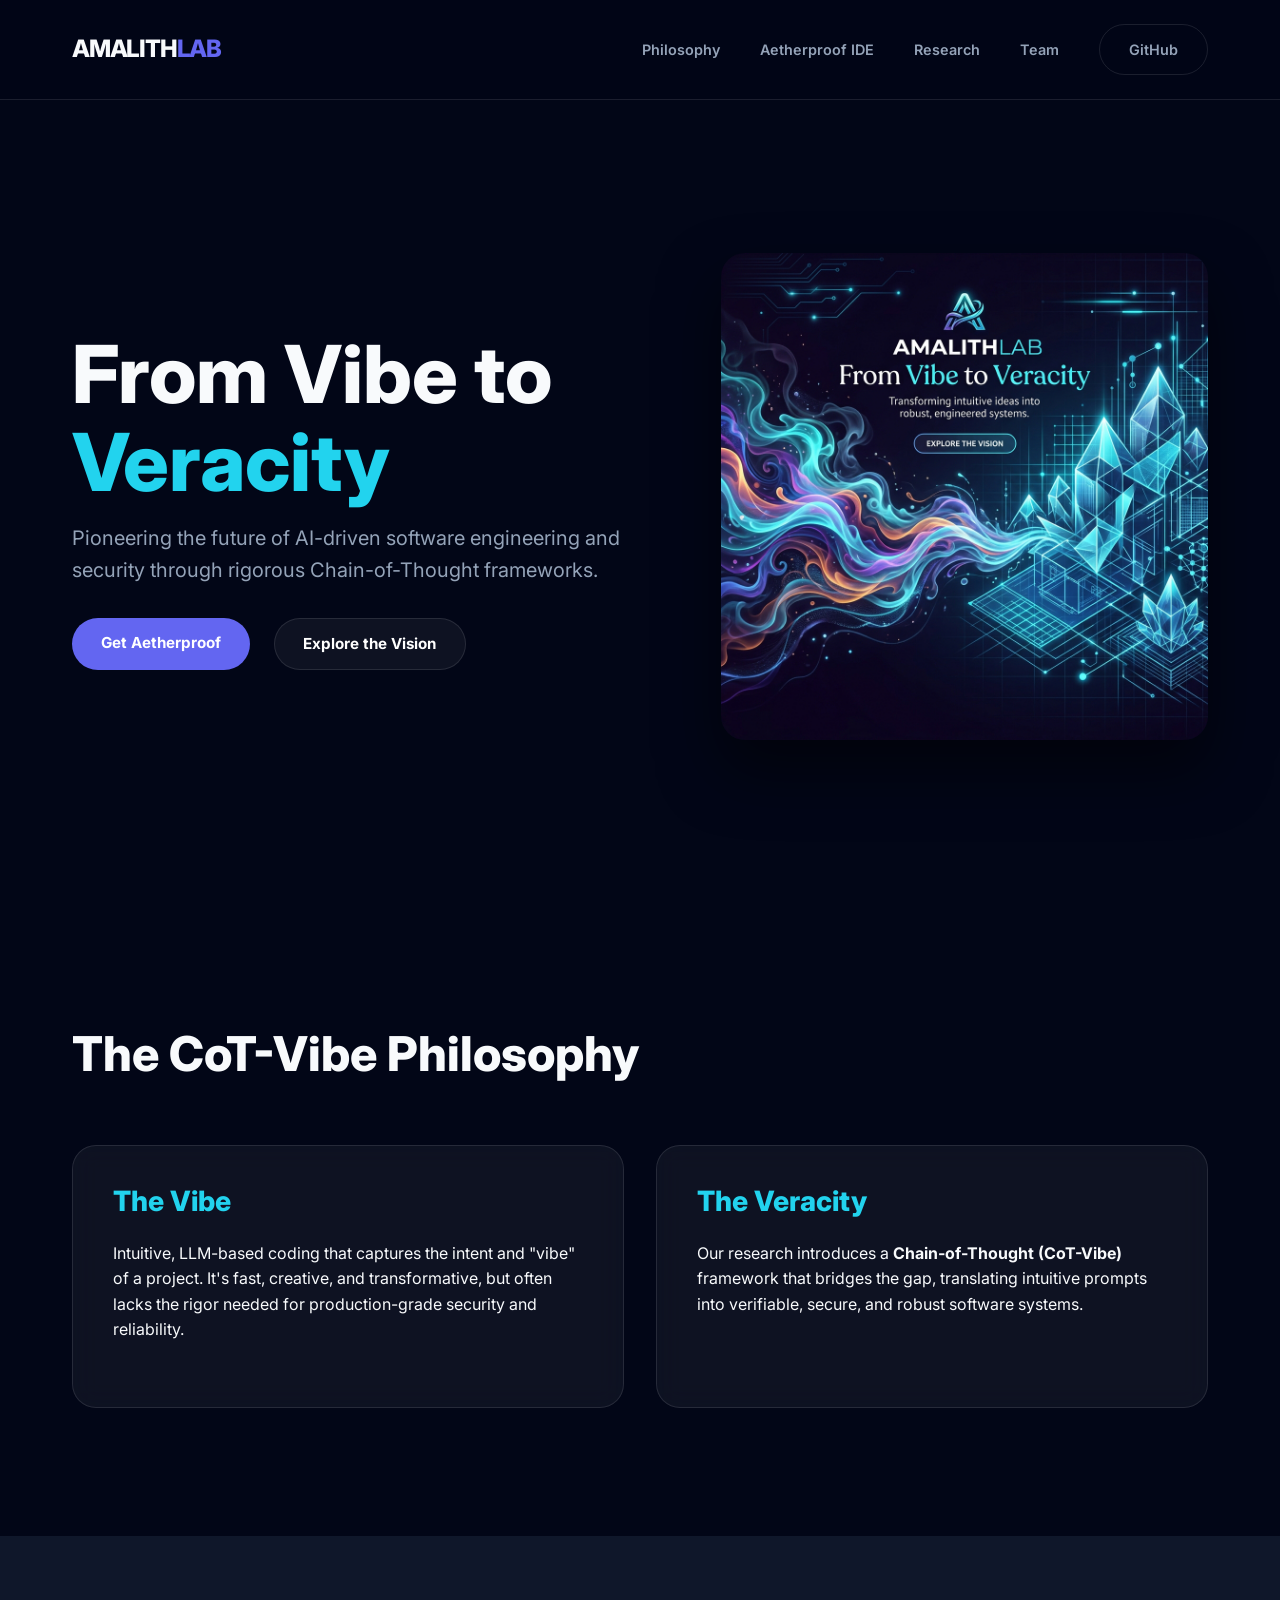
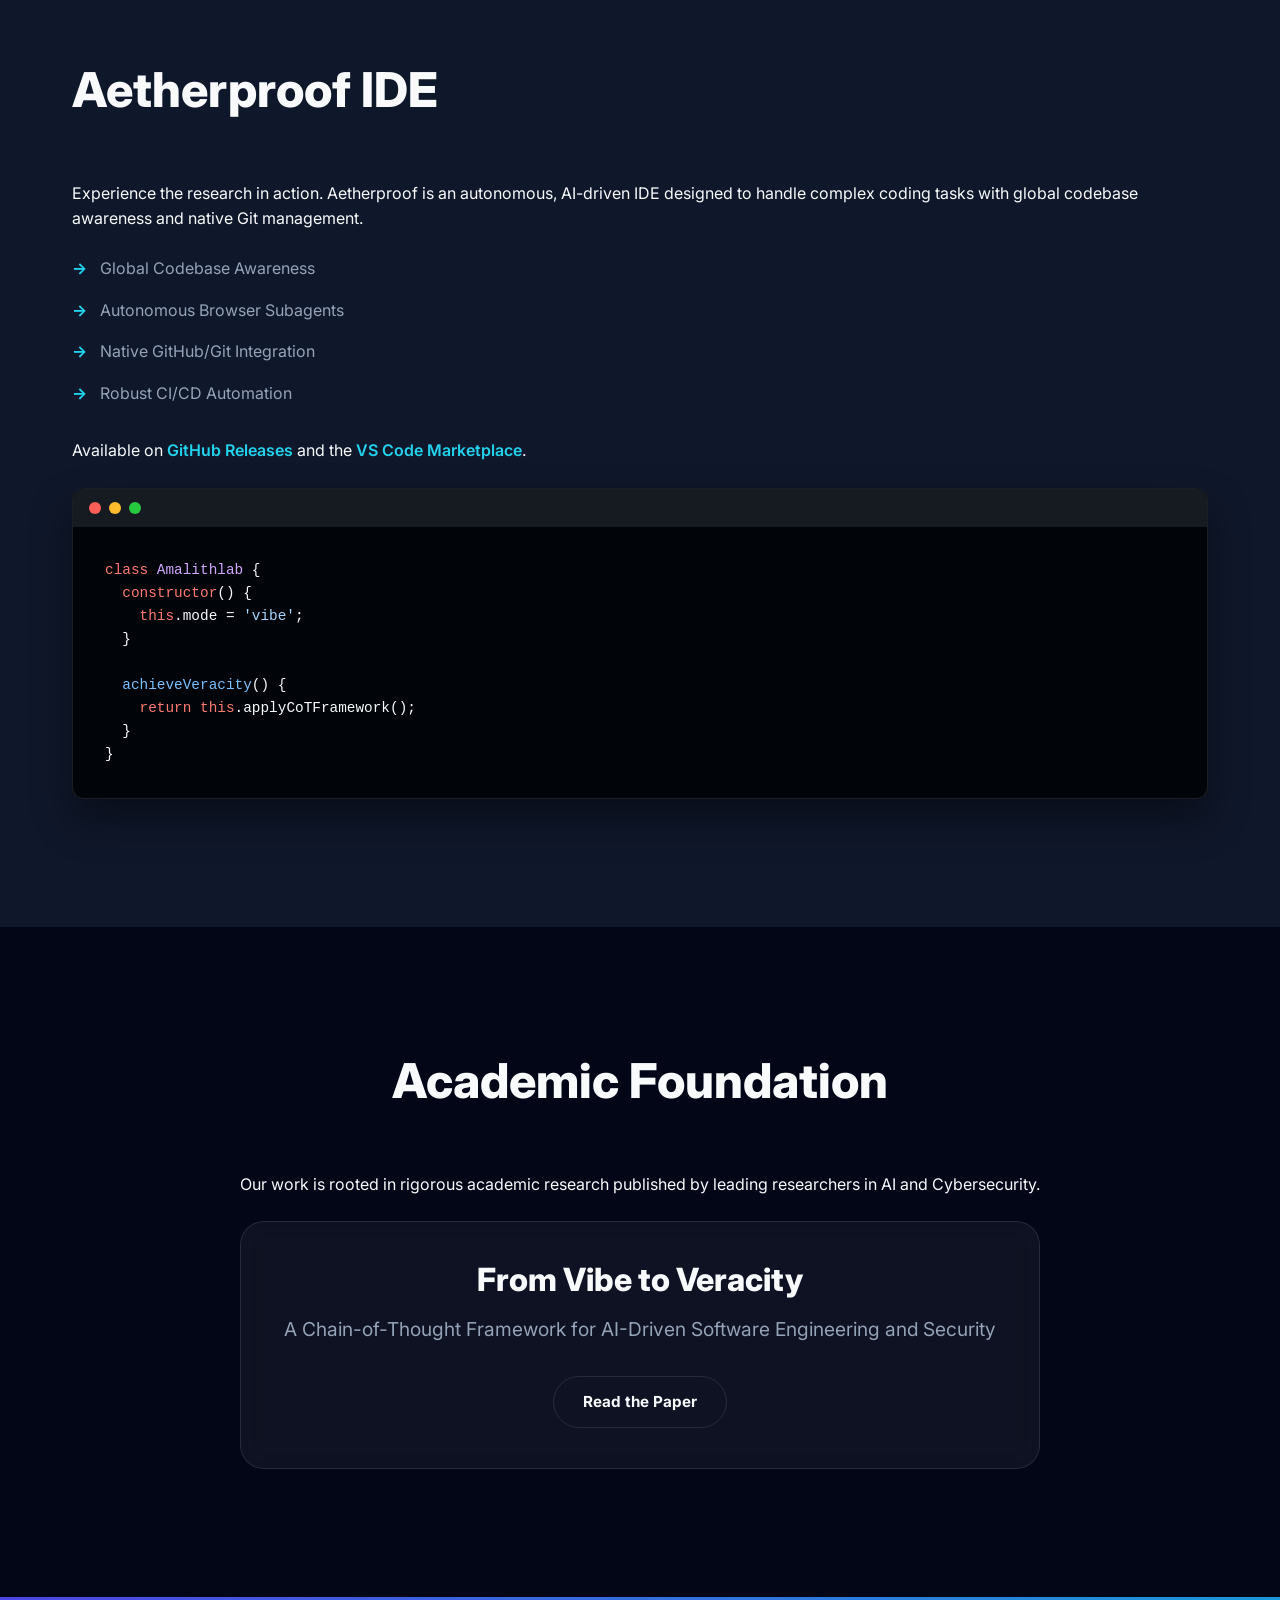
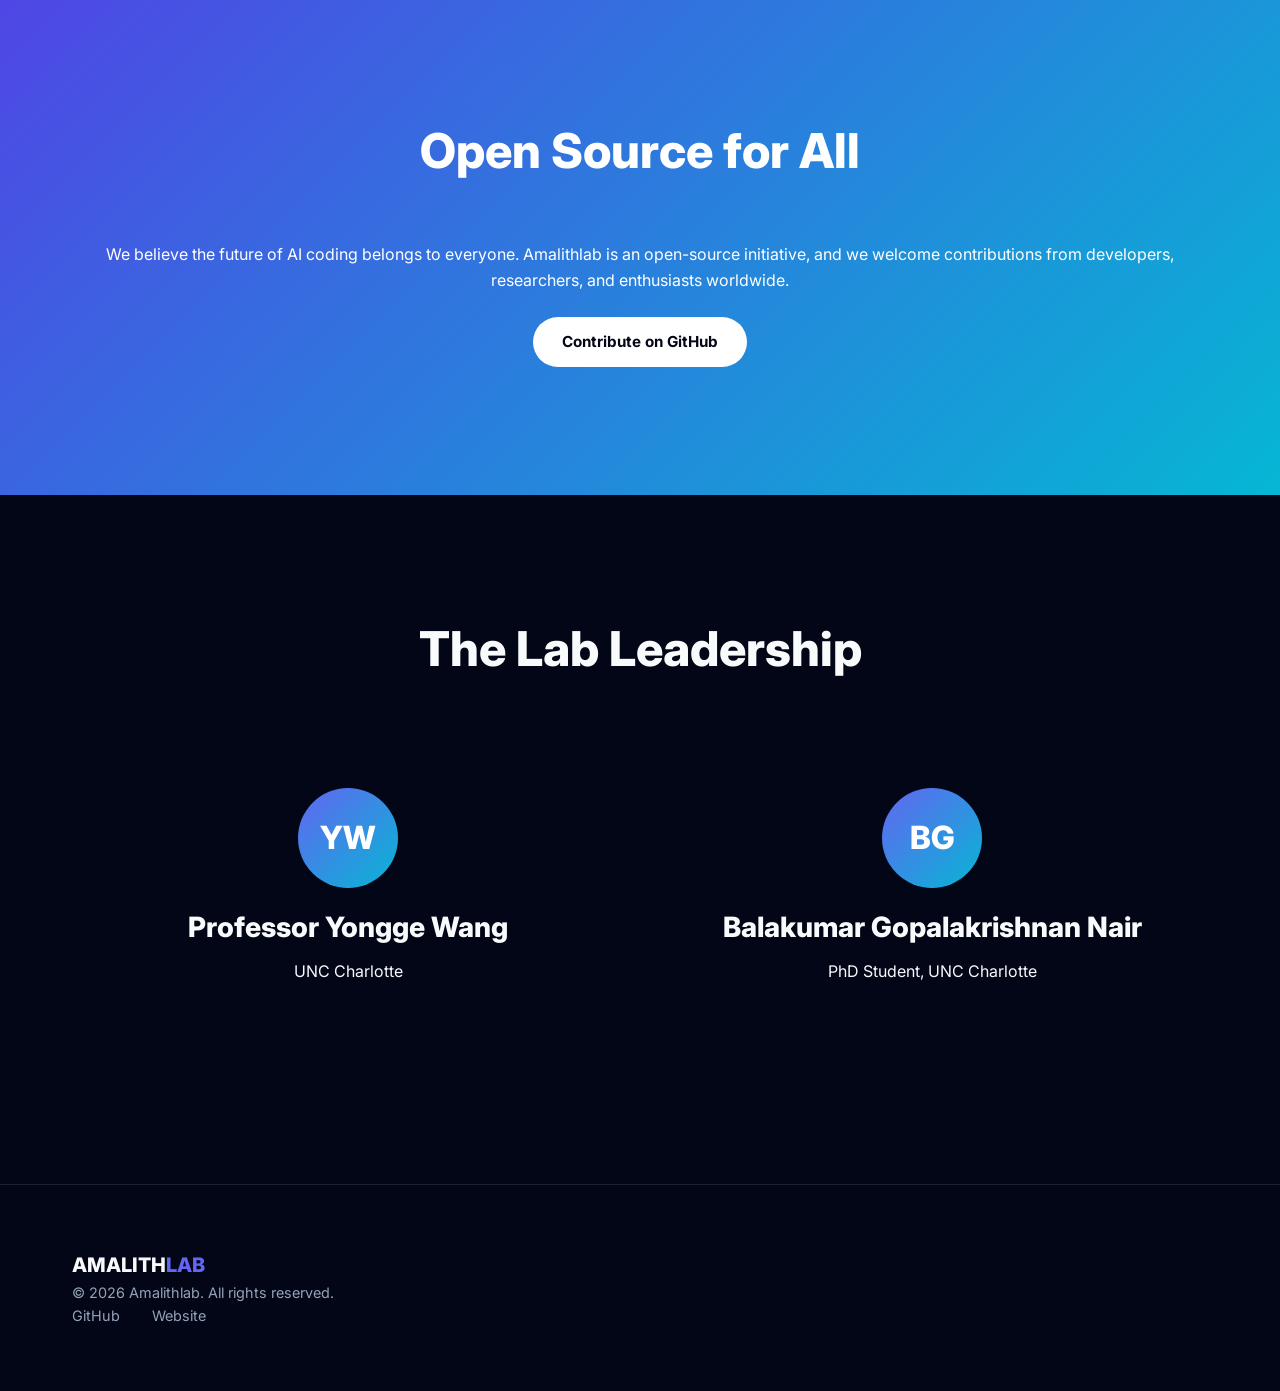
==== index.html @ fa7f5f95 "Initial homepage for Amalithlab: From Vibe to Veracity" ====
<!DOCTYPE html>
<html lang="en">
<head>
    <meta charset="UTF-8">
    <meta name="viewport" content="width=device-width, initial-scale=1.0">
    <title>Amalithlab | From Vibe to Veracity</title>
    <meta name="description" content="Amalithlab focuses on transitioning AI-driven coding from intuitive 'vibes' to rigorous 'veracity' through the CoT-Vibe framework and the Aetherproof IDE.">
    <link rel="stylesheet" href="style.css">
    <link rel="preconnect" href="https://fonts.googleapis.com">
    <link rel="preconnect" href="https://fonts.gstatic.com" crossorigin>
    <link href="https://fonts.googleapis.com/css2?family=Inter:wght@300;400;600;800&family=JetBrains+Mono:wght@400;700&display=swap" rel="stylesheet">
</head>
<body>
    <nav id="navbar">
        <div class="container">
            <div class="logo">AMALITH<span>LAB</span></div>
            <ul class="nav-links">
                <li><a href="#philosophy">Philosophy</a></li>
                <li><a href="#ide">Aetherproof IDE</a></li>
                <li><a href="#research">Research</a></li>
                <li><a href="#team">Team</a></li>
                <li><a href="https://github.com/amalithlab" class="btn btn-outline">GitHub</a></li>
            </ul>
        </div>
    </nav>

    <header id="hero">
        <div class="container hero-content">
            <div class="hero-text animate-up">
                <h1>From Vibe to <span class="accent">Veracity</span></h1>
                <p class="subtitle">Pioneering the future of AI-driven software engineering and security through rigorous Chain-of-Thought frameworks.</p>
                <div class="hero-cta">
                    <a href="https://github.com/amalithlab/aetherproof" class="btn btn-primary">Get Aetherproof</a>
                    <a href="#philosophy" class="btn btn-secondary">Explore the Vision</a>
                </div>
            </div>
            <div class="hero-image animate-fade">
                <img src="assets/hero.png" alt="Amalithlab Vibe to Veracity">
            </div>
        </div>
    </header>

    <section id="philosophy" class="section">
        <div class="container">
            <h2 class="section-title">The CoT-Vibe Philosophy</h2>
            <div class="grid grid-2">
                <div class="card glass animate-left">
                    <h3>The Vibe</h3>
                    <p>Intuitive, LLM-based coding that captures the intent and "vibe" of a project. It's fast, creative, and transformative, but often lacks the rigor needed for production-grade security and reliability.</p>
                </div>
                <div class="card glass animate-right">
                    <h3>The Veracity</h3>
                    <p>Our research introduces a <strong>Chain-of-Thought (CoT-Vibe)</strong> framework that bridges the gap, translating intuitive prompts into verifiable, secure, and robust software systems.</p>
                </div>
            </div>
        </div>
    </section>

    <section id="ide" class="section bg-dark">
        <div class="container">
            <div class="flex-center-vertical grid-2">
                <div class="ide-text animate-left">
                    <h2 class="section-title">Aetherproof IDE</h2>
                    <p>Experience the research in action. Aetherproof is an autonomous, AI-driven IDE designed to handle complex coding tasks with global codebase awareness and native Git management.</p>
                    <ul class="feature-list">
                        <li>Global Codebase Awareness</li>
                        <li>Autonomous Browser Subagents</li>
                        <li>Native GitHub/Git Integration</li>
                        <li>Robust CI/CD Automation</li>
                    </ul>
                    <div class="release-info">
                        <p>Available on <a href="https://github.com/amalithlab/aetherproof" class="link">GitHub Releases</a> and the <a href="#" class="link">VS Code Marketplace</a>.</p>
                    </div>
                </div>
                <div class="ide-preview animate-right">
                    <div class="code-window">
                        <div class="window-header">
                            <span class="dot red"></span>
                            <span class="dot yellow"></span>
                            <span class="dot green"></span>
                        </div>
                        <div class="window-content">
                            <pre><code><span class="keyword">class</span> <span class="class">Amalithlab</span> {
  <span class="keyword">constructor</span>() {
    <span class="keyword">this</span>.mode = <span class="string">'vibe'</span>;
  }

  <span class="function">achieveVeracity</span>() {
    <span class="keyword">return</span> <span class="keyword">this</span>.applyCoTFramework();
  }
}</code></pre>
                        </div>
                    </div>
                </div>
            </div>
        </div>
    </section>

    <section id="research" class="section">
        <div class="container text-center">
            <h2 class="section-title">Academic Foundation</h2>
            <p class="max-width-md mx-auto">Our work is rooted in rigorous academic research published by leading researchers in AI and Cybersecurity.</p>
            <div class="paper-card glass animate-up">
                <h3>From Vibe to Veracity</h3>
                <p>A Chain-of-Thought Framework for AI-Driven Software Engineering and Security</p>
                <a href="https://webpages.charlotte.edu/yonwang/papers/vibeCoding.pdf" class="btn btn-outline" target="_blank">Read the Paper</a>
            </div>
        </div>
    </section>

    <section id="open-source" class="section bg-gradient">
        <div class="container text-center">
            <h2 class="section-title text-white">Open Source for All</h2>
            <p class="text-white max-width-md mx-auto mb-4">We believe the future of AI coding belongs to everyone. Amalithlab is an open-source initiative, and we welcome contributions from developers, researchers, and enthusiasts worldwide.</p>
            <a href="https://github.com/amalithlab" class="btn btn-white">Contribute on GitHub</a>
        </div>
    </section>

    <section id="team" class="section">
        <div class="container">
            <h2 class="section-title text-center">The Lab Leadership</h2>
            <div class="grid grid-2 team-grid">
                <div class="team-card animate-up">
                    <div class="avatar">YW</div>
                    <h3>Professor Yongge Wang</h3>
                    <p>UNC Charlotte</p>
                </div>
                <div class="team-card animate-up" style="animation-delay: 0.2s;">
                    <div class="avatar">BG</div>
                    <h3>Balakumar Gopalakrishnan Nair</h3>
                    <p>PhD Student, UNC Charlotte</p>
                </div>
            </div>
        </div>
    </section>

    <footer id="footer">
        <div class="container flex-between">
            <div class="footer-logo">AMALITH<span>LAB</span></div>
            <div class="footer-copy">&copy; 2026 Amalithlab. All rights reserved.</div>
            <div class="footer-social">
                <a href="https://github.com/amalithlab">GitHub</a>
                <a href="https://webpages.charlotte.edu/yonwang/">Website</a>
            </div>
        </div>
    </footer>

    <script src="script.js"></script>
</body>
</html>
---- style.css ----
:root {
    --primary: #6366f1;
    --primary-dark: #4f46e5;
    --secondary: #06b6d4;
    --accent: #22d3ee;
    --bg-dark: #0f172a;
    --bg-darker: #020617;
    --text-main: #f8fafc;
    --text-muted: #94a3b8;
    --glass: rgba(255, 255, 255, 0.05);
    --glass-border: rgba(255, 255, 255, 0.1);
    --font-sans: 'Inter', system-ui, -apple-system, sans-serif;
    --font-mono: 'JetBrains Mono', monospace;
    --transition: all 0.3s cubic-bezier(0.4, 0, 0.2, 1);
}

* {
    margin: 0;
    padding: 0;
    box-sizing: border-box;
}

html {
    scroll-behavior: smooth;
}

body {
    background-color: var(--bg-darker);
    color: var(--text-main);
    font-family: var(--font-sans);
    line-height: 1.6;
    overflow-x: hidden;
}

.container {
    max-width: 1200px;
    margin: 0 auto;
    padding: 0 2rem;
}

/* Typography */
h1, h2, h3 {
    font-weight: 800;
    line-height: 1.1;
    margin-bottom: 1rem;
}

h1 { font-size: clamp(3rem, 8vw, 5rem); }
h2 { font-size: clamp(2rem, 5vw, 3rem); }
h3 { font-size: 1.75rem; }

p { margin-bottom: 1.5rem; }
.subtitle { font-size: 1.25rem; color: var(--text-muted); max-width: 600px; }
.accent { color: var(--accent); }
.text-white { color: white; }
.text-center { text-align: center; }

/* Navigation */
#navbar {
    position: fixed;
    top: 0;
    width: 100%;
    z-index: 1000;
    padding: 1.5rem 0;
    background: rgba(2, 6, 23, 0.8);
    backdrop-filter: blur(10px);
    border-bottom: 1px solid var(--glass-border);
}

#navbar .container {
    display: flex;
    justify-content: space-between;
    align-items: center;
}

.logo {
    font-size: 1.5rem;
    font-weight: 800;
    letter-spacing: -0.05em;
}

.logo span { color: var(--primary); }

.nav-links {
    display: flex;
    list-style: none;
    gap: 2.5rem;
    align-items: center;
}

.nav-links a {
    text-decoration: none;
    color: var(--text-muted);
    font-weight: 600;
    font-size: 0.9rem;
    transition: var(--transition);
}

.nav-links a:hover { color: var(--text-main); }

/* Buttons */
.btn {
    display: inline-block;
    padding: 0.8rem 1.8rem;
    border-radius: 50px;
    font-weight: 700;
    text-decoration: none;
    transition: var(--transition);
    cursor: pointer;
    font-size: 0.95rem;
}

.btn-primary {
    background: var(--primary);
    color: white;
}

.btn-primary:hover {
    background: var(--primary-dark);
    transform: translateY(-2px);
    box-shadow: 0 10px 20px rgba(99, 102, 241, 0.3);
}

.btn-secondary {
    background: var(--glass);
    color: white;
    border: 1px solid var(--glass-border);
}

.btn-secondary:hover { background: rgba(255, 255, 255, 0.1); }

.btn-outline {
    border: 1px solid var(--glass-border);
    color: var(--text-main);
}

.btn-outline:hover { background: var(--glass); }

.btn-white {
    background: white;
    color: var(--bg-darker);
}

.btn-white:hover {
    background: #f8fafc;
    transform: translateY(-2px);
}

/* Sections */
.section { padding: 8rem 0; }
.bg-dark { background-color: var(--bg-dark); }
.bg-gradient { background: linear-gradient(135deg, var(--primary-dark), var(--secondary)); }

.section-title {
    margin-bottom: 4rem;
    position: relative;
}

/* Hero Section */
#hero {
    min-height: 100vh;
    display: flex;
    align-items: center;
    padding-top: 100px;
}

.hero-content {
    display: grid;
    grid-template-columns: 1.2fr 1fr;
    gap: 4rem;
    align-items: center;
}

.hero-cta {
    display: flex;
    gap: 1.5rem;
    margin-top: 2rem;
}

.hero-image img {
    width: 100%;
    border-radius: 24px;
    box-shadow: 0 30px 60px rgba(0, 0, 0, 0.5);
}

/* Grid & Cards */
.grid { display: grid; gap: 2rem; }
.grid-2 { grid-template-columns: repeat(2, 1fr); }

.glass {
    background: var(--glass);
    backdrop-filter: blur(12px);
    border: 1px solid var(--glass-border);
    border-radius: 24px;
    padding: 2.5rem;
}

.card h3 { margin-bottom: 1.5rem; color: var(--accent); }

/* IDE Section */
.feature-list {
    list-style: none;
    margin-bottom: 2rem;
}

.feature-list li {
    margin-bottom: 1rem;
    display: flex;
    align-items: center;
    gap: 0.8rem;
    color: var(--text-muted);
}

.feature-list li::before {
    content: '→';
    color: var(--accent);
    font-weight: bold;
}

.link {
    color: var(--accent);
    text-decoration: none;
    font-weight: 600;
}

.link:hover { text-decoration: underline; }

.code-window {
    background: #010409;
    border: 1px solid var(--glass-border);
    border-radius: 12px;
    overflow: hidden;
    box-shadow: 0 20px 40px rgba(0,0,0,0.4);
}

.window-header {
    background: #161b22;
    padding: 0.8rem 1rem;
    display: flex;
    gap: 0.5rem;
}

.dot { width: 12px; height: 12px; border-radius: 50%; }
.red { background: #ff5f56; }
.yellow { background: #ffbd2e; }
.green { background: #27c93f; }

.window-content {
    padding: 2rem;
    font-family: var(--font-mono);
    font-size: 0.9rem;
}

.keyword { color: #ff7b72; }
.class { color: #d2a8ff; }
.string { color: #a5d6ff; }
.function { color: #79c0ff; }

/* Research Section */
.paper-card {
    max-width: 800px;
    margin: 0 auto;
    text-align: center;
}

.paper-card h3 { font-size: 2rem; margin-bottom: 1rem; }
.paper-card p { font-size: 1.2rem; color: var(--text-muted); margin-bottom: 2rem; }

/* Team Section */
.team-grid { margin-top: 2rem; }
.team-card {
    text-align: center;
    padding: 3rem;
}

.avatar {
    width: 100px;
    height: 100px;
    background: linear-gradient(135deg, var(--primary), var(--secondary));
    border-radius: 50%;
    margin: 0 auto 1.5rem;
    display: flex;
    align-items: center;
    justify-content: center;
    font-size: 2rem;
    font-weight: 800;
    color: white;
}

/* Footer */
#footer {
    padding: 4rem 0;
    border-top: 1px solid var(--glass-border);
    background: var(--bg-darker);
}

.footer-logo { font-size: 1.25rem; font-weight: 800; }
.footer-logo span { color: var(--primary); }
.footer-copy { color: var(--text-muted); font-size: 0.9rem; }
.footer-social { display: flex; gap: 2rem; }
.footer-social a { color: var(--text-muted); text-decoration: none; font-size: 0.9rem; transition: var(--transition); }
.footer-social a:hover { color: var(--text-main); }

/* Animations */
.animate-up { opacity: 0; transform: translateY(30px); }
.animate-left { opacity: 0; transform: translateX(-30px); }
.animate-right { opacity: 0; transform: translateX(30px); }
.animate-fade { opacity: 0; }

.reveal {
    opacity: 1;
    transform: none;
    transition: all 1s cubic-bezier(0.4, 0, 0.2, 1);
}

/* Responsive */
@media (max-width: 968px) {
    .hero-content { grid-template-columns: 1fr; text-align: center; }
    .hero-text { order: 2; }
    .hero-image { order: 1; }
    .hero-cta { justify-content: center; }
    .grid-2 { grid-template-columns: 1fr; }
    .nav-links { display: none; }
}
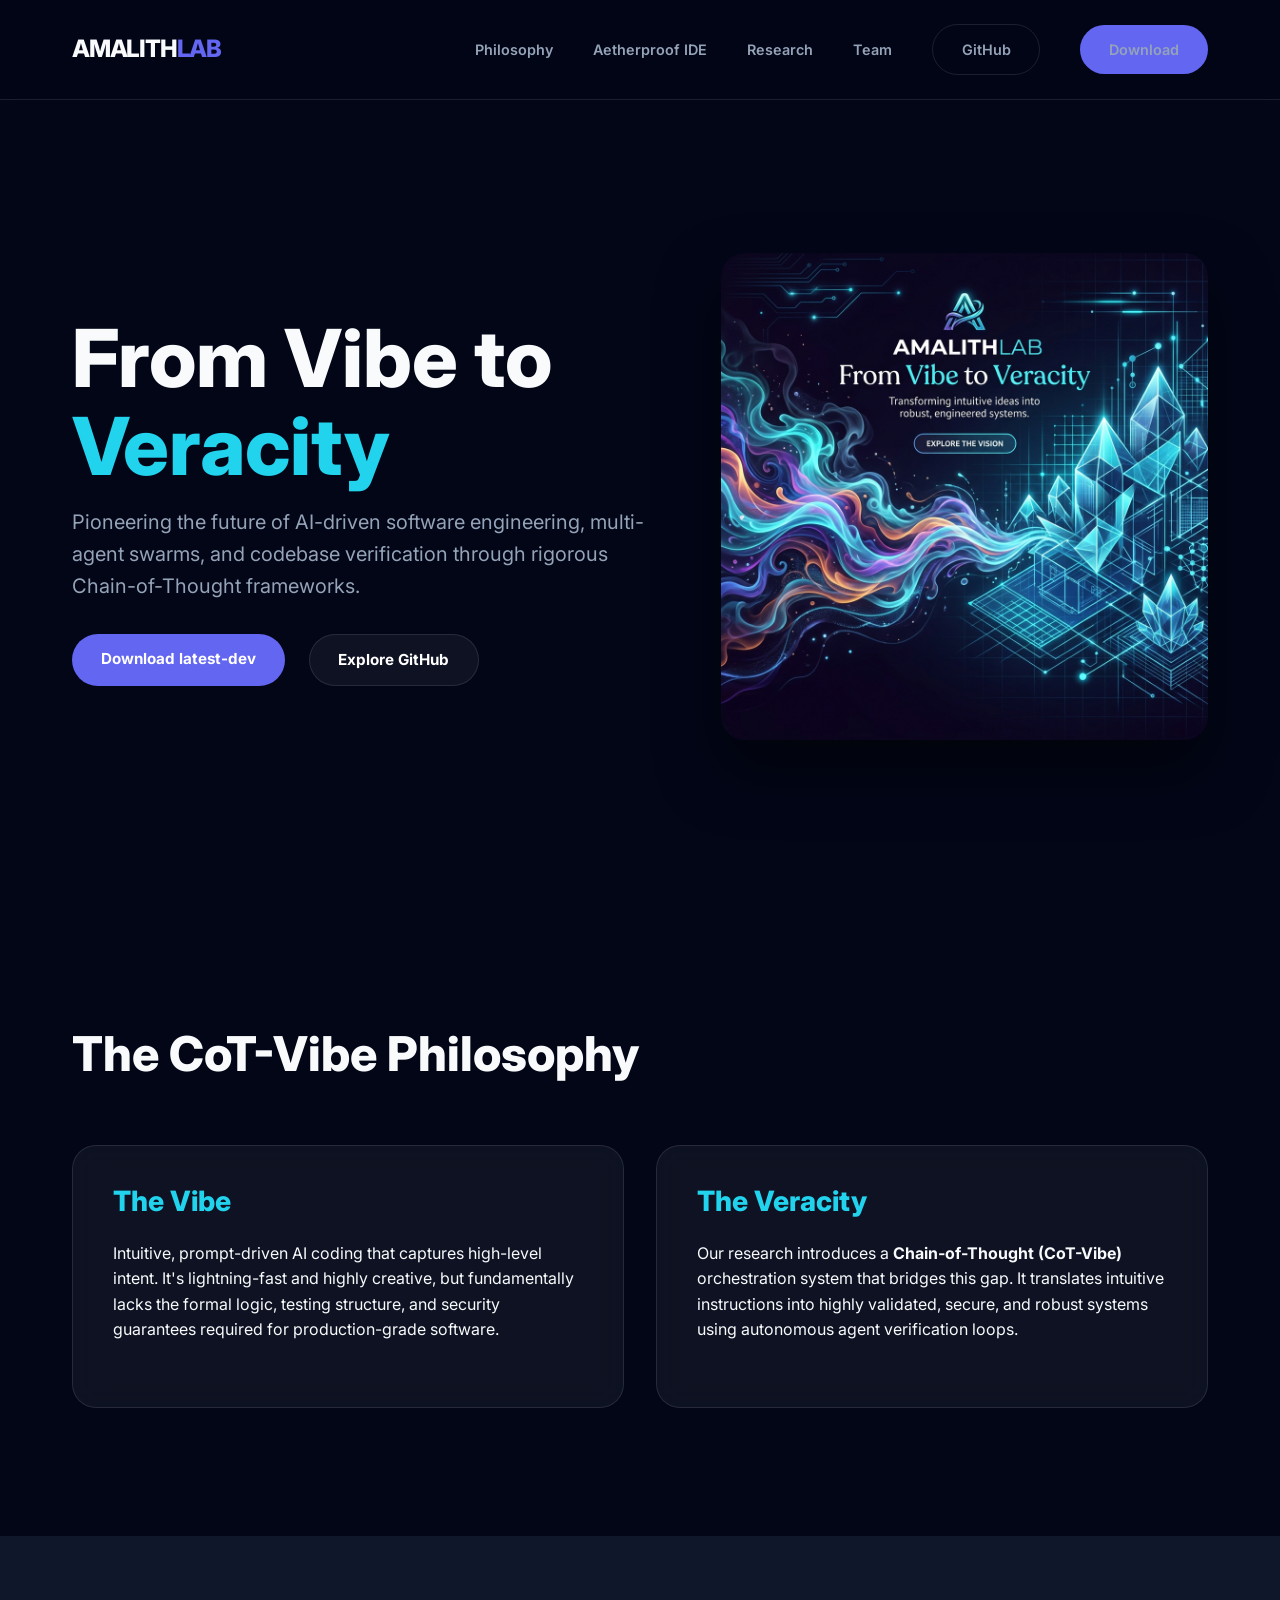
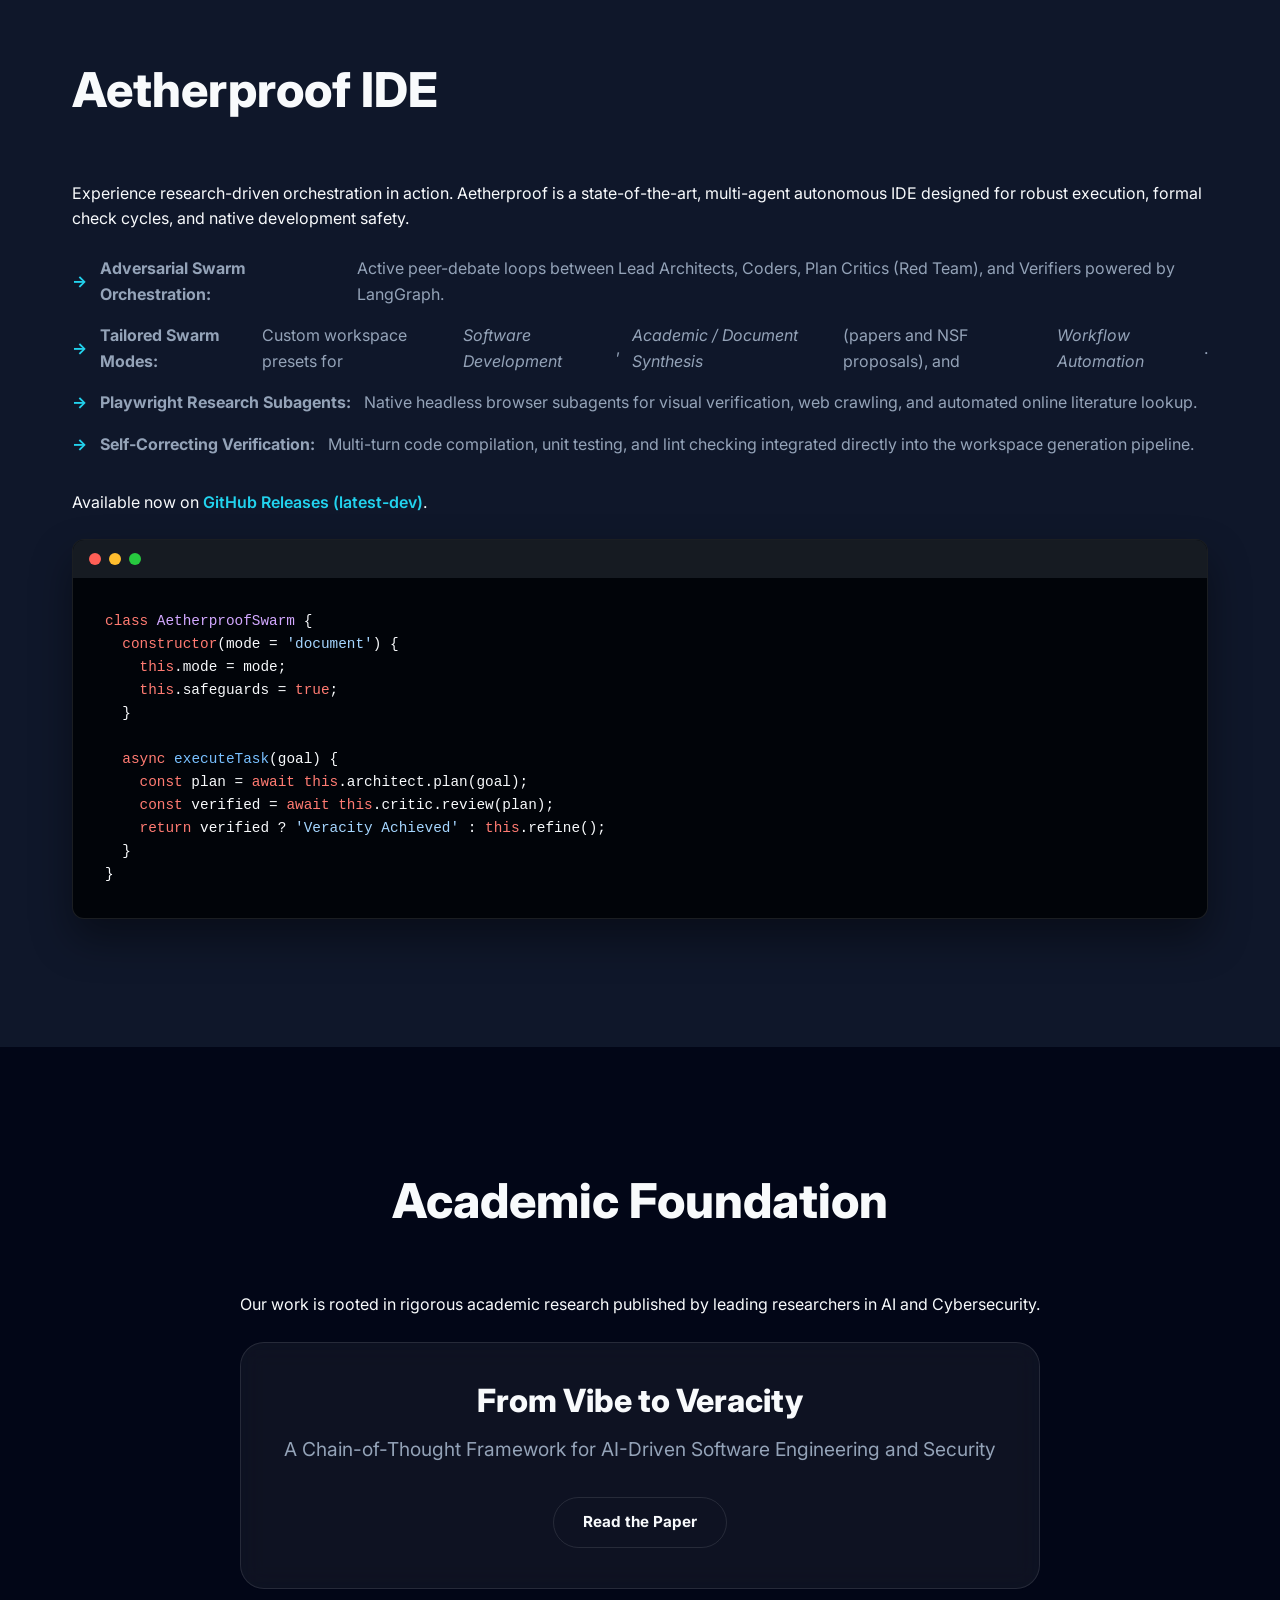
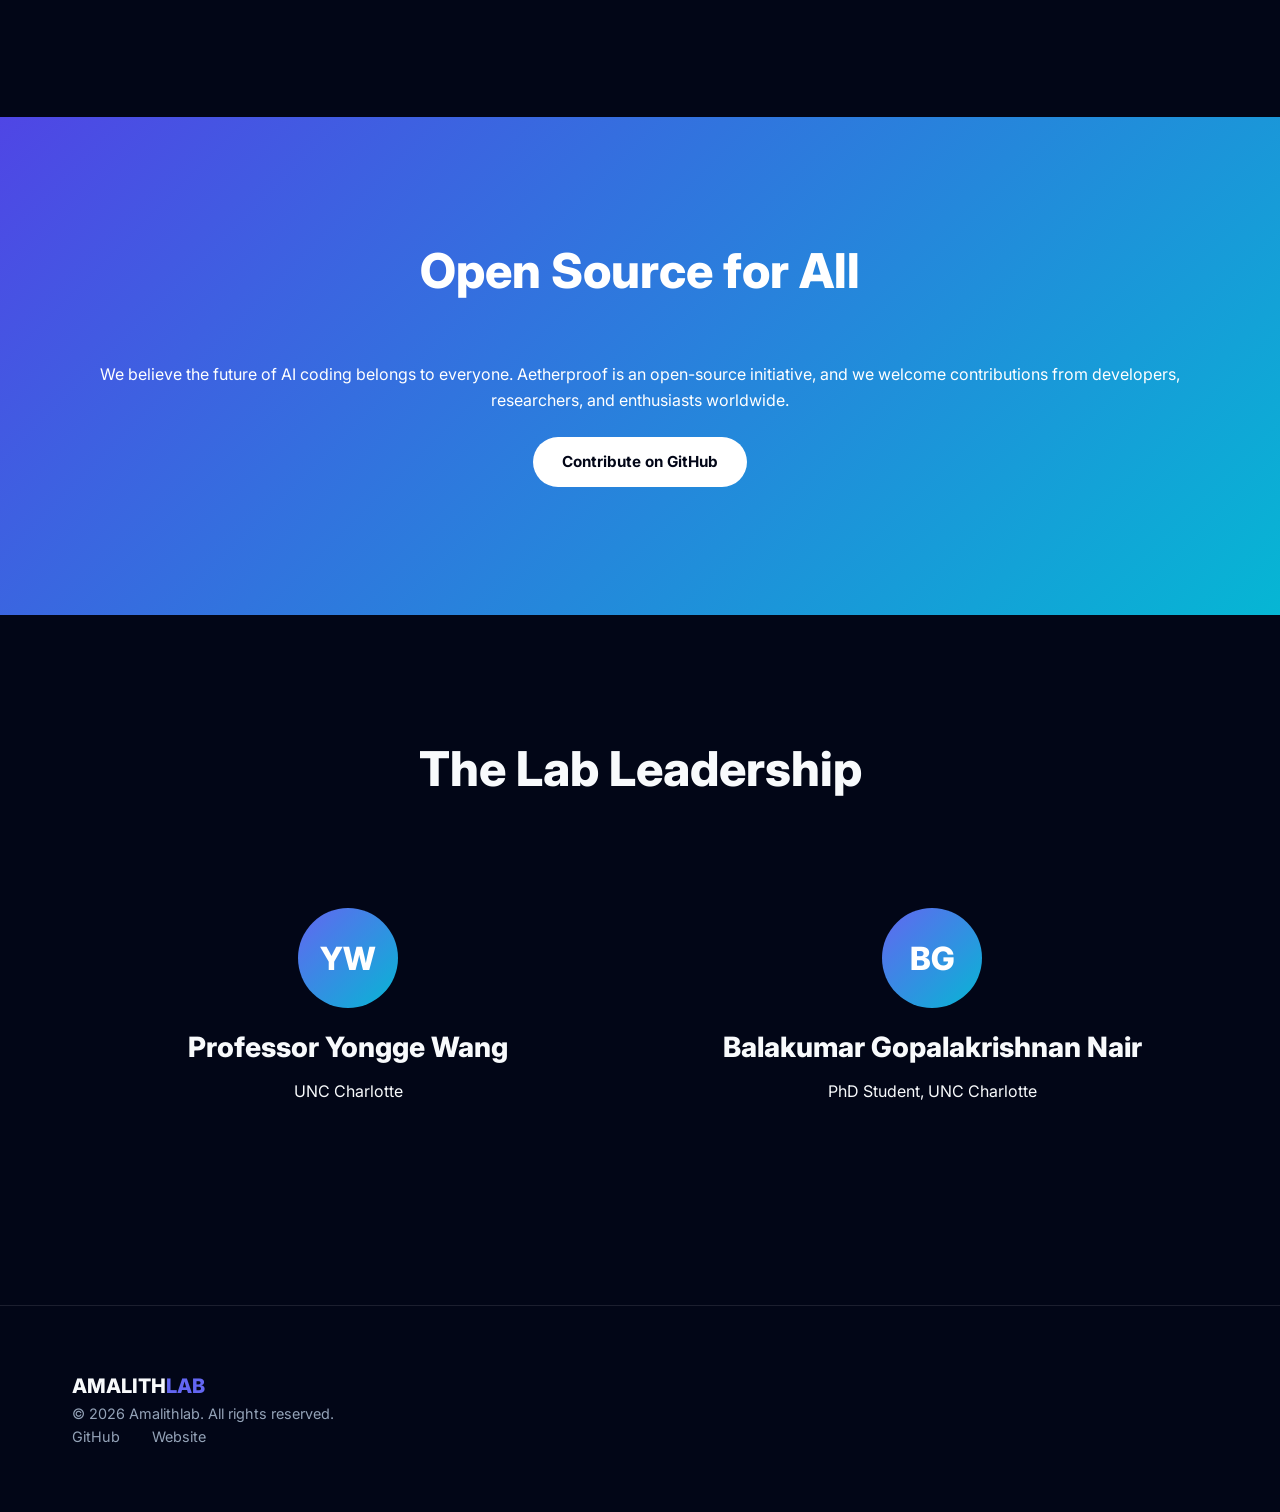
==== commit d4bf27fc: "update: expand features and correct releases download links" ====
--- a/index.html
+++ b/index.html
@@ -19,7 +19,8 @@
                 <li><a href="#ide">Aetherproof IDE</a></li>
                 <li><a href="#research">Research</a></li>
                 <li><a href="#team">Team</a></li>
-                <li><a href="https://github.com/amalithlab" class="btn btn-outline">GitHub</a></li>
+                <li><a href="https://github.com/amalithlab/aetherproof" class="btn btn-outline">GitHub</a></li>
+                <li><a href="https://github.com/amalithlab/aetherproof/releases/tag/latest-dev" class="btn btn-primary">Download</a></li>
             </ul>
         </div>
     </nav>
@@ -28,10 +29,10 @@
         <div class="container hero-content">
             <div class="hero-text animate-up">
                 <h1>From Vibe to <span class="accent">Veracity</span></h1>
-                <p class="subtitle">Pioneering the future of AI-driven software engineering and security through rigorous Chain-of-Thought frameworks.</p>
+                <p class="subtitle">Pioneering the future of AI-driven software engineering, multi-agent swarms, and codebase verification through rigorous Chain-of-Thought frameworks.</p>
                 <div class="hero-cta">
-                    <a href="https://github.com/amalithlab/aetherproof" class="btn btn-primary">Get Aetherproof</a>
-                    <a href="#philosophy" class="btn btn-secondary">Explore the Vision</a>
+                    <a href="https://github.com/amalithlab/aetherproof/releases/tag/latest-dev" class="btn btn-primary">Download latest-dev</a>
+                    <a href="https://github.com/amalithlab/aetherproof" class="btn btn-secondary">Explore GitHub</a>
                 </div>
             </div>
             <div class="hero-image animate-fade">
@@ -46,11 +47,11 @@
             <div class="grid grid-2">
                 <div class="card glass animate-left">
                     <h3>The Vibe</h3>
-                    <p>Intuitive, LLM-based coding that captures the intent and "vibe" of a project. It's fast, creative, and transformative, but often lacks the rigor needed for production-grade security and reliability.</p>
+                    <p>Intuitive, prompt-driven AI coding that captures high-level intent. It's lightning-fast and highly creative, but fundamentally lacks the formal logic, testing structure, and security guarantees required for production-grade software.</p>
                 </div>
                 <div class="card glass animate-right">
                     <h3>The Veracity</h3>
-                    <p>Our research introduces a <strong>Chain-of-Thought (CoT-Vibe)</strong> framework that bridges the gap, translating intuitive prompts into verifiable, secure, and robust software systems.</p>
+                    <p>Our research introduces a <strong>Chain-of-Thought (CoT-Vibe)</strong> orchestration system that bridges this gap. It translates intuitive instructions into highly validated, secure, and robust systems using autonomous agent verification loops.</p>
                 </div>
             </div>
         </div>
@@ -61,15 +62,15 @@
             <div class="flex-center-vertical grid-2">
                 <div class="ide-text animate-left">
                     <h2 class="section-title">Aetherproof IDE</h2>
-                    <p>Experience the research in action. Aetherproof is an autonomous, AI-driven IDE designed to handle complex coding tasks with global codebase awareness and native Git management.</p>
+                    <p>Experience research-driven orchestration in action. Aetherproof is a state-of-the-art, multi-agent autonomous IDE designed for robust execution, formal check cycles, and native development safety.</p>
                     <ul class="feature-list">
-                        <li>Global Codebase Awareness</li>
-                        <li>Autonomous Browser Subagents</li>
-                        <li>Native GitHub/Git Integration</li>
-                        <li>Robust CI/CD Automation</li>
+                        <li><strong>Adversarial Swarm Orchestration:</strong> Active peer-debate loops between Lead Architects, Coders, Plan Critics (Red Team), and Verifiers powered by LangGraph.</li>
+                        <li><strong>Tailored Swarm Modes:</strong> Custom workspace presets for <em>Software Development</em>, <em>Academic / Document Synthesis</em> (papers and NSF proposals), and <em>Workflow Automation</em>.</li>
+                        <li><strong>Playwright Research Subagents:</strong> Native headless browser subagents for visual verification, web crawling, and automated online literature lookup.</li>
+                        <li><strong>Self-Correcting Verification:</strong> Multi-turn code compilation, unit testing, and lint checking integrated directly into the workspace generation pipeline.</li>
                     </ul>
-                    <div class="release-info">
-                        <p>Available on <a href="https://github.com/amalithlab/aetherproof" class="link">GitHub Releases</a> and the <a href="#" class="link">VS Code Marketplace</a>.</p>
+                    <div class="release-info" style="margin-top: 2rem;">
+                        <p>Available now on <a href="https://github.com/amalithlab/aetherproof/releases/tag/latest-dev" class="link">GitHub Releases (latest-dev)</a>.</p>
                     </div>
                 </div>
                 <div class="ide-preview animate-right">
@@ -80,13 +81,16 @@
                             <span class="dot green"></span>
                         </div>
                         <div class="window-content">
-                            <pre><code><span class="keyword">class</span> <span class="class">Amalithlab</span> {
-  <span class="keyword">constructor</span>() {
-    <span class="keyword">this</span>.mode = <span class="string">'vibe'</span>;
+                            <pre><code><span class="keyword">class</span> <span class="class">AetherproofSwarm</span> {
+  <span class="keyword">constructor</span>(mode = <span class="string">'document'</span>) {
+    <span class="keyword">this</span>.mode = mode;
+    <span class="keyword">this</span>.safeguards = <span class="keyword">true</span>;
   }
 
-  <span class="function">achieveVeracity</span>() {
-    <span class="keyword">return</span> <span class="keyword">this</span>.applyCoTFramework();
+  <span class="keyword">async</span> <span class="function">executeTask</span>(goal) {
+    <span class="keyword">const</span> plan = <span class="keyword">await</span> <span class="keyword">this</span>.architect.plan(goal);
+    <span class="keyword">const</span> verified = <span class="keyword">await</span> <span class="keyword">this</span>.critic.review(plan);
+    <span class="keyword">return</span> verified ? <span class="string">'Veracity Achieved'</span> : <span class="keyword">this</span>.refine();
   }
 }</code></pre>
                         </div>
@@ -111,8 +115,8 @@
     <section id="open-source" class="section bg-gradient">
         <div class="container text-center">
             <h2 class="section-title text-white">Open Source for All</h2>
-            <p class="text-white max-width-md mx-auto mb-4">We believe the future of AI coding belongs to everyone. Amalithlab is an open-source initiative, and we welcome contributions from developers, researchers, and enthusiasts worldwide.</p>
-            <a href="https://github.com/amalithlab" class="btn btn-white">Contribute on GitHub</a>
+            <p class="text-white max-width-md mx-auto mb-4">We believe the future of AI coding belongs to everyone. Aetherproof is an open-source initiative, and we welcome contributions from developers, researchers, and enthusiasts worldwide.</p>
+            <a href="https://github.com/amalithlab/aetherproof" class="btn btn-white">Contribute on GitHub</a>
         </div>
     </section>
 
@@ -139,7 +143,7 @@
             <div class="footer-logo">AMALITH<span>LAB</span></div>
             <div class="footer-copy">&copy; 2026 Amalithlab. All rights reserved.</div>
             <div class="footer-social">
-                <a href="https://github.com/amalithlab">GitHub</a>
+                <a href="https://github.com/amalithlab/aetherproof">GitHub</a>
                 <a href="https://webpages.charlotte.edu/yonwang/">Website</a>
             </div>
         </div>
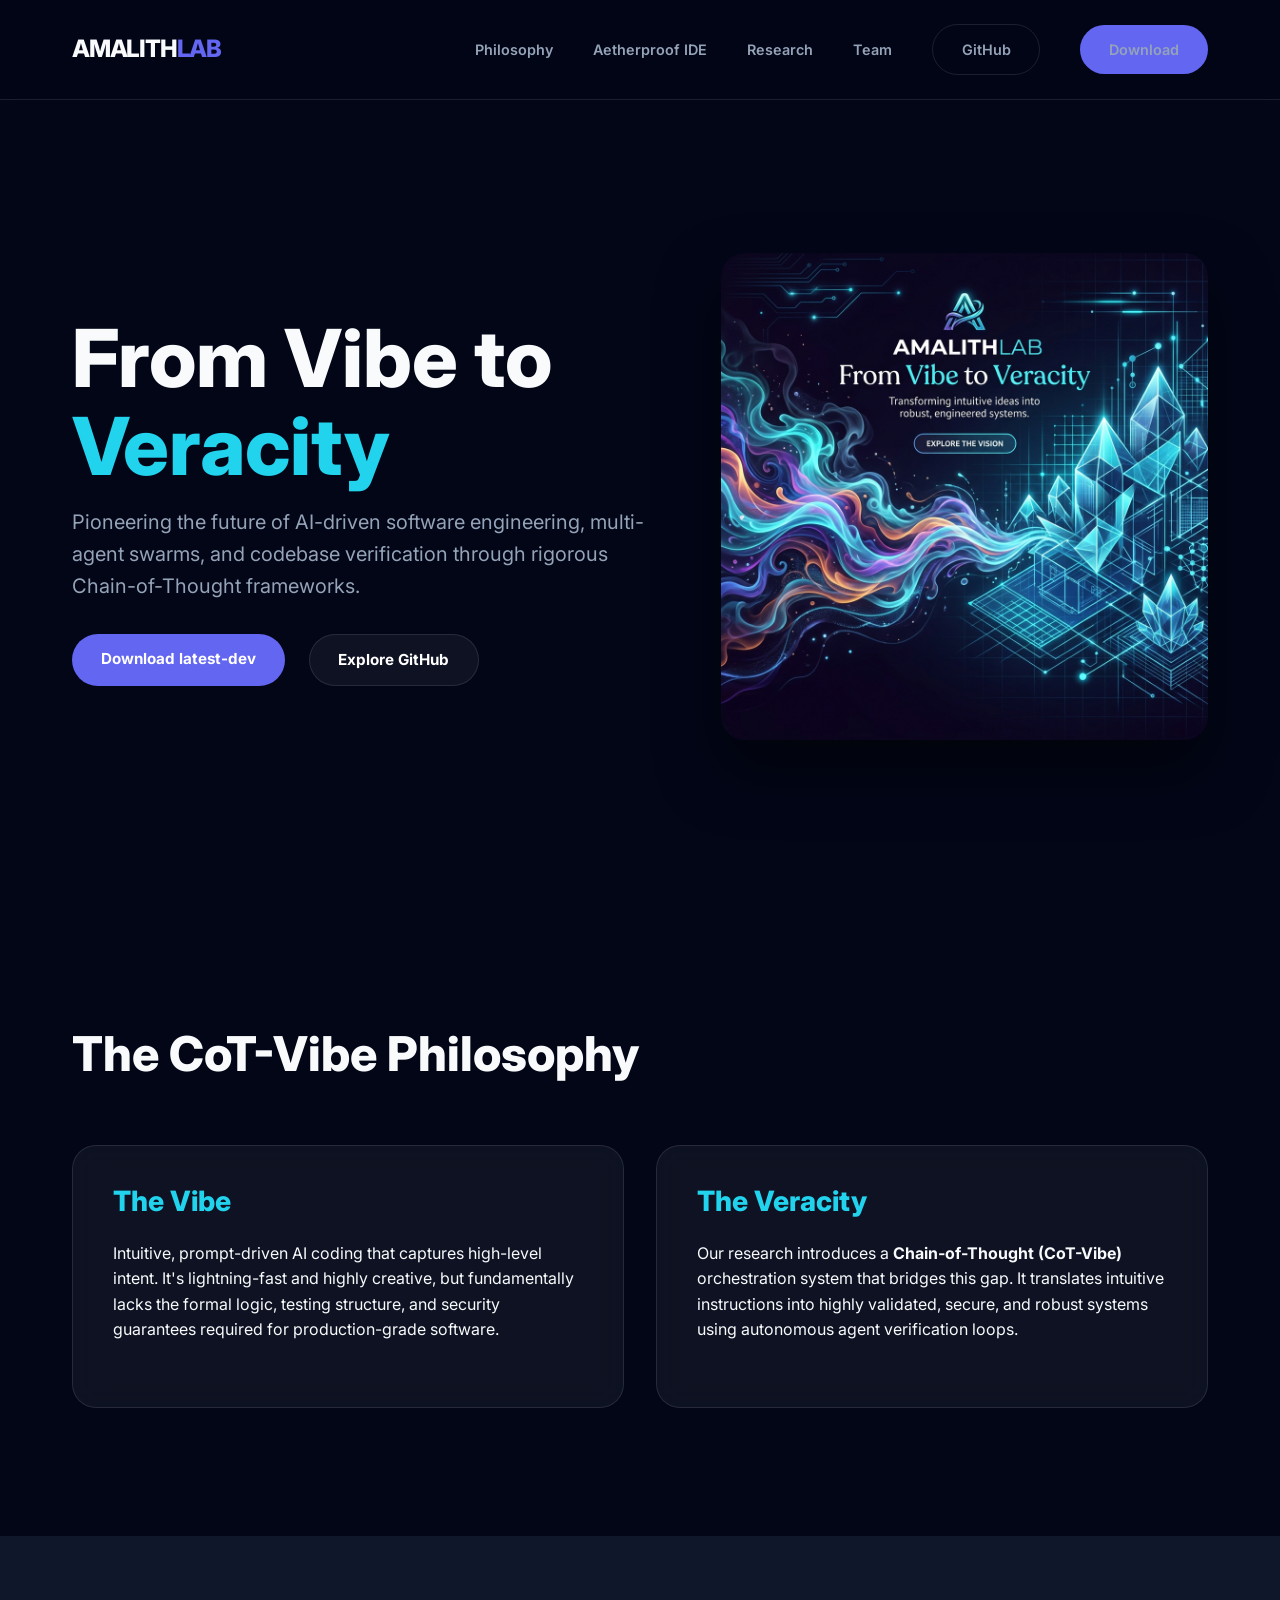
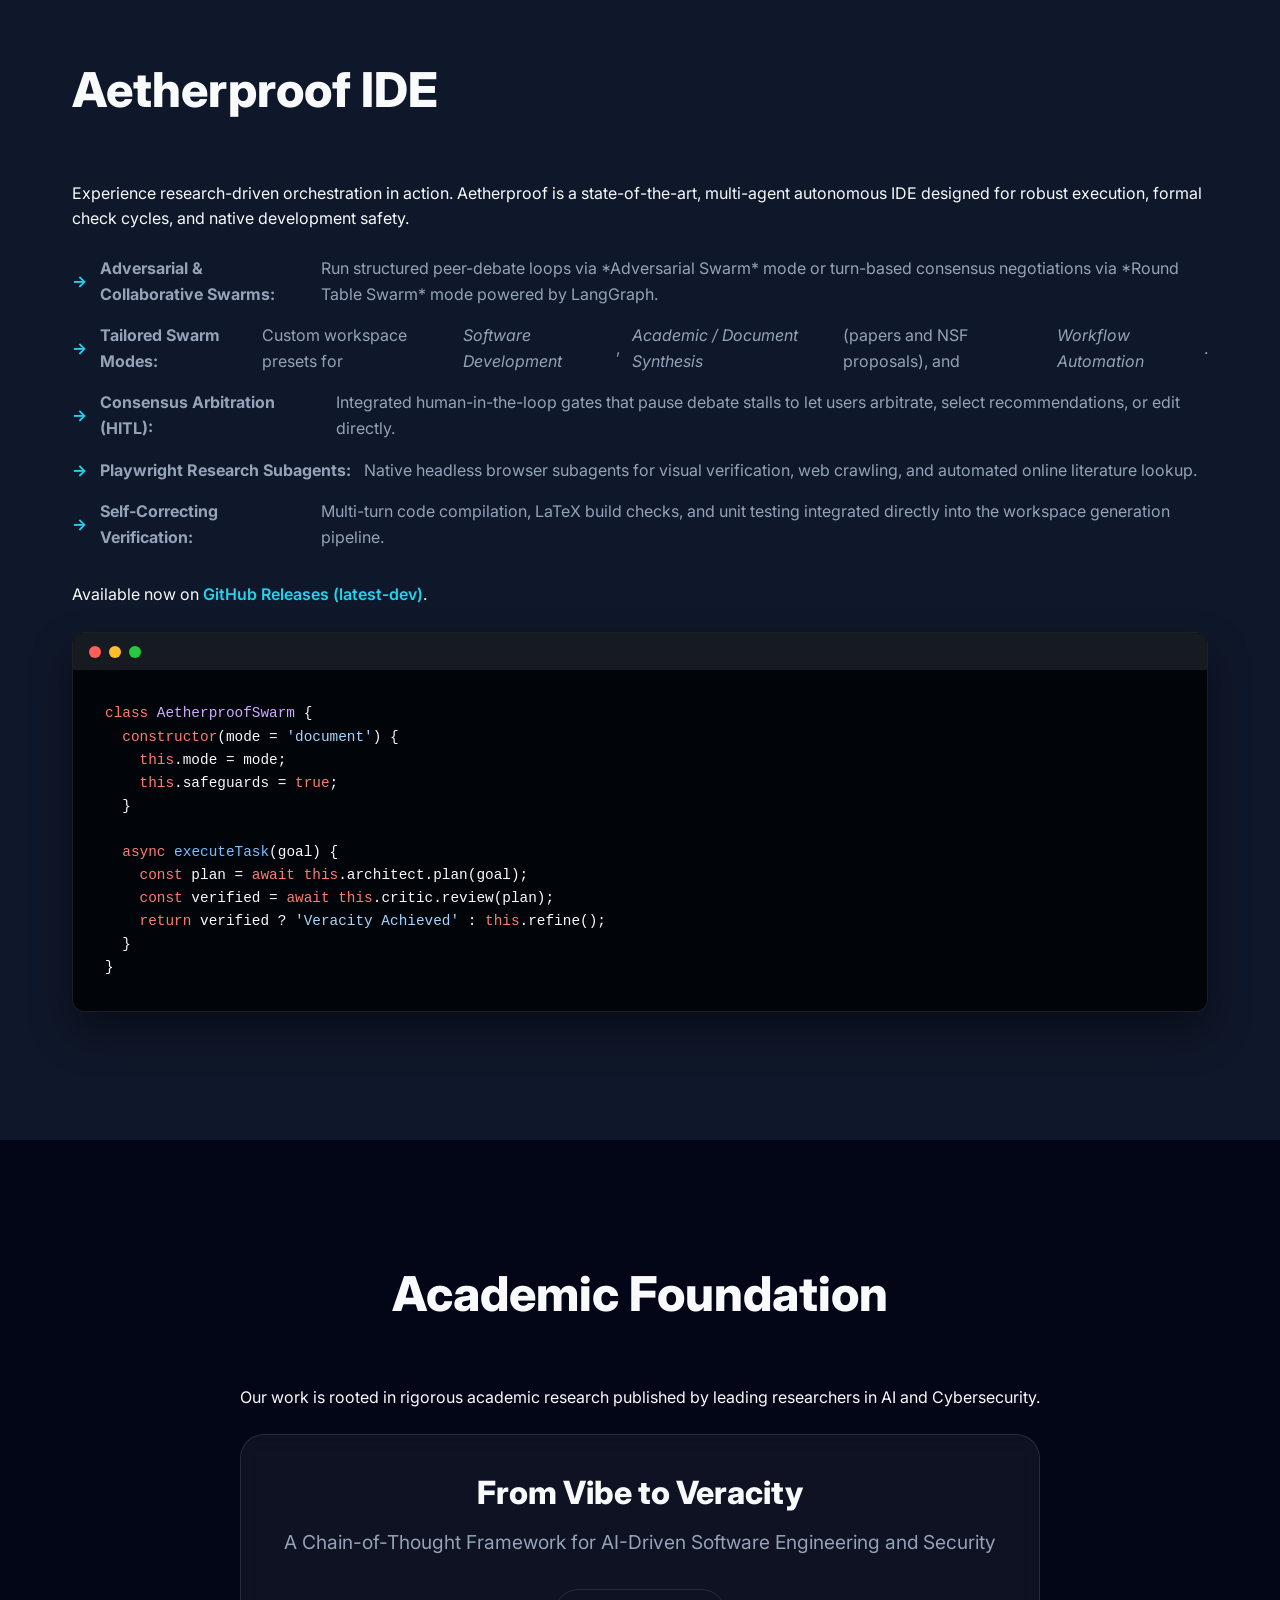
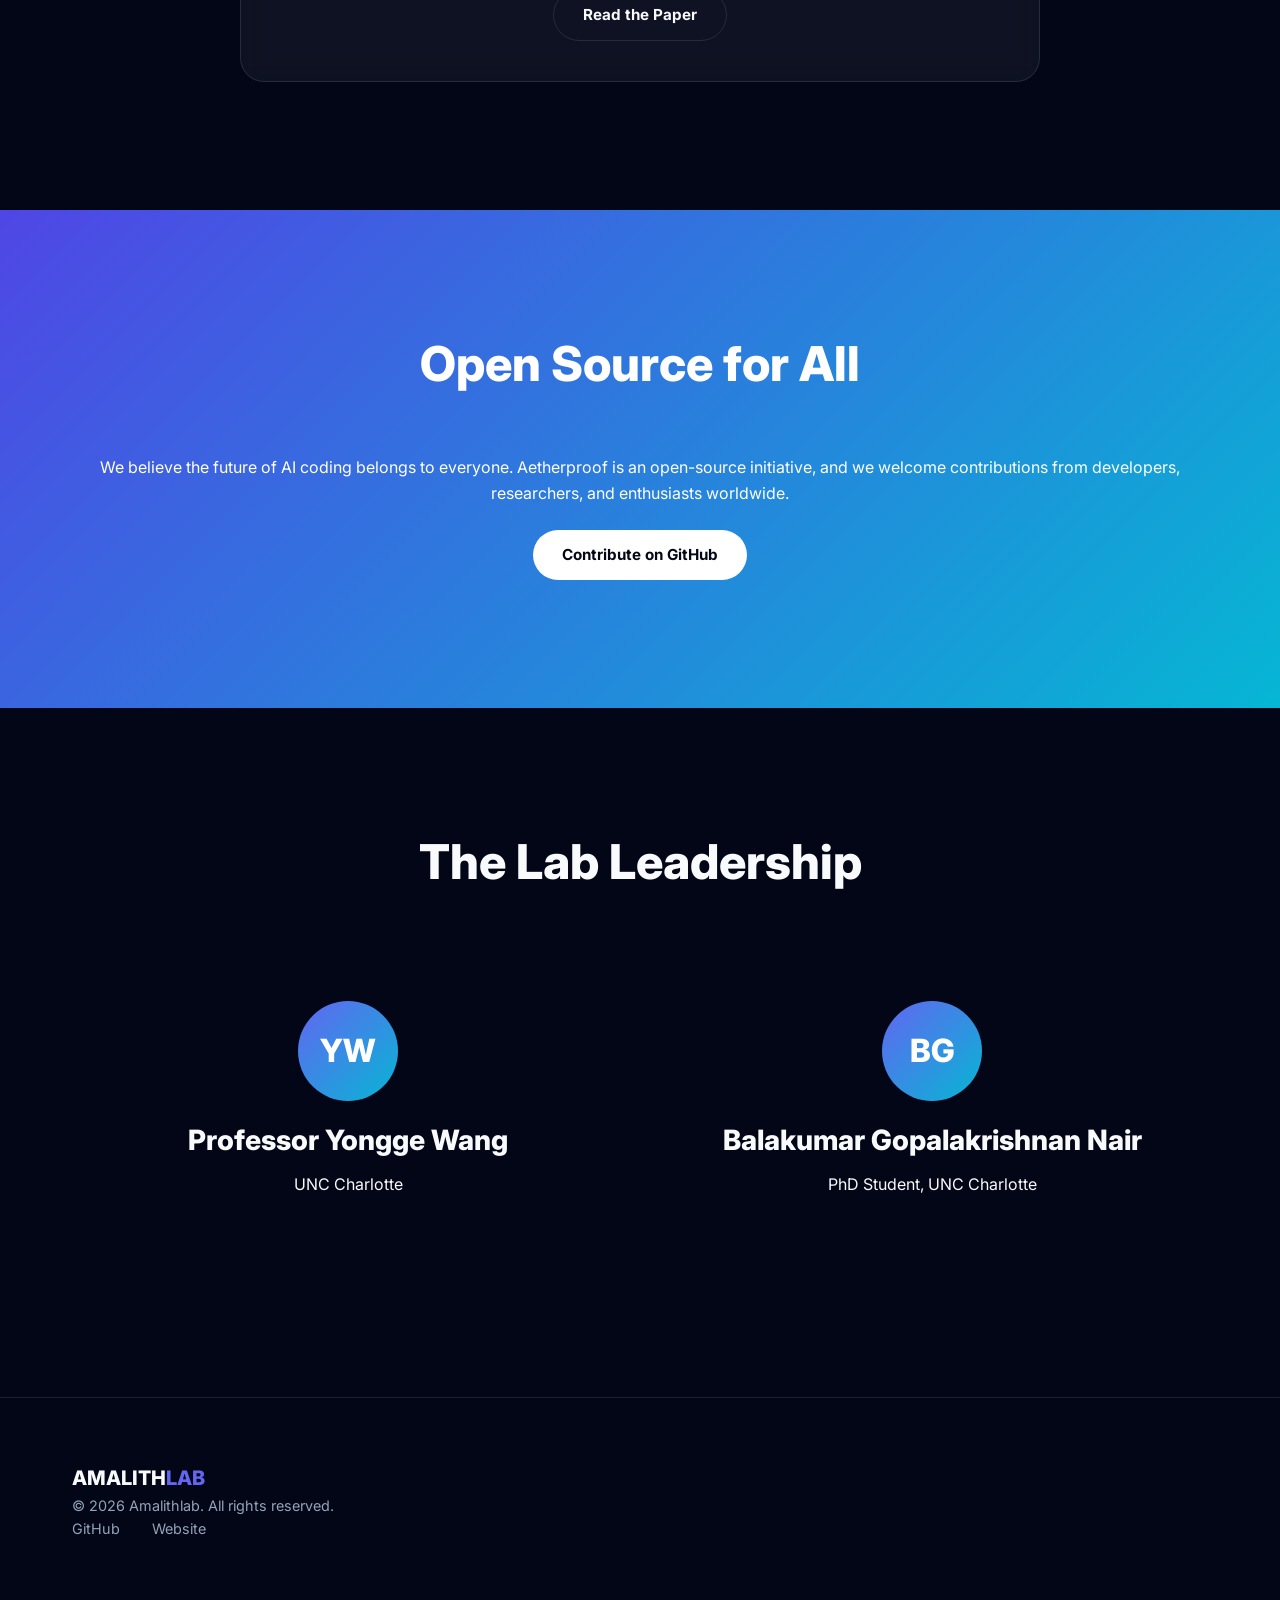
==== commit 062dc2d9: "Update Aetherproof feature lists: add Round Table Swarms and HITL Arbitration" ====
--- a/index.html
+++ b/index.html
@@ -63,12 +63,13 @@
                 <div class="ide-text animate-left">
                     <h2 class="section-title">Aetherproof IDE</h2>
                     <p>Experience research-driven orchestration in action. Aetherproof is a state-of-the-art, multi-agent autonomous IDE designed for robust execution, formal check cycles, and native development safety.</p>
-                    <ul class="feature-list">
-                        <li><strong>Adversarial Swarm Orchestration:</strong> Active peer-debate loops between Lead Architects, Coders, Plan Critics (Red Team), and Verifiers powered by LangGraph.</li>
-                        <li><strong>Tailored Swarm Modes:</strong> Custom workspace presets for <em>Software Development</em>, <em>Academic / Document Synthesis</em> (papers and NSF proposals), and <em>Workflow Automation</em>.</li>
-                        <li><strong>Playwright Research Subagents:</strong> Native headless browser subagents for visual verification, web crawling, and automated online literature lookup.</li>
-                        <li><strong>Self-Correcting Verification:</strong> Multi-turn code compilation, unit testing, and lint checking integrated directly into the workspace generation pipeline.</li>
-                    </ul>
+                     <ul class="feature-list">
+                         <li><strong>Adversarial & Collaborative Swarms:</strong> Run structured peer-debate loops via *Adversarial Swarm* mode or turn-based consensus negotiations via *Round Table Swarm* mode powered by LangGraph.</li>
+                         <li><strong>Tailored Swarm Modes:</strong> Custom workspace presets for <em>Software Development</em>, <em>Academic / Document Synthesis</em> (papers and NSF proposals), and <em>Workflow Automation</em>.</li>
+                         <li><strong>Consensus Arbitration (HITL):</strong> Integrated human-in-the-loop gates that pause debate stalls to let users arbitrate, select recommendations, or edit directly.</li>
+                         <li><strong>Playwright Research Subagents:</strong> Native headless browser subagents for visual verification, web crawling, and automated online literature lookup.</li>
+                         <li><strong>Self-Correcting Verification:</strong> Multi-turn code compilation, LaTeX build checks, and unit testing integrated directly into the workspace generation pipeline.</li>
+                     </ul>
                     <div class="release-info" style="margin-top: 2rem;">
                         <p>Available now on <a href="https://github.com/amalithlab/aetherproof/releases/tag/latest-dev" class="link">GitHub Releases (latest-dev)</a>.</p>
                     </div>
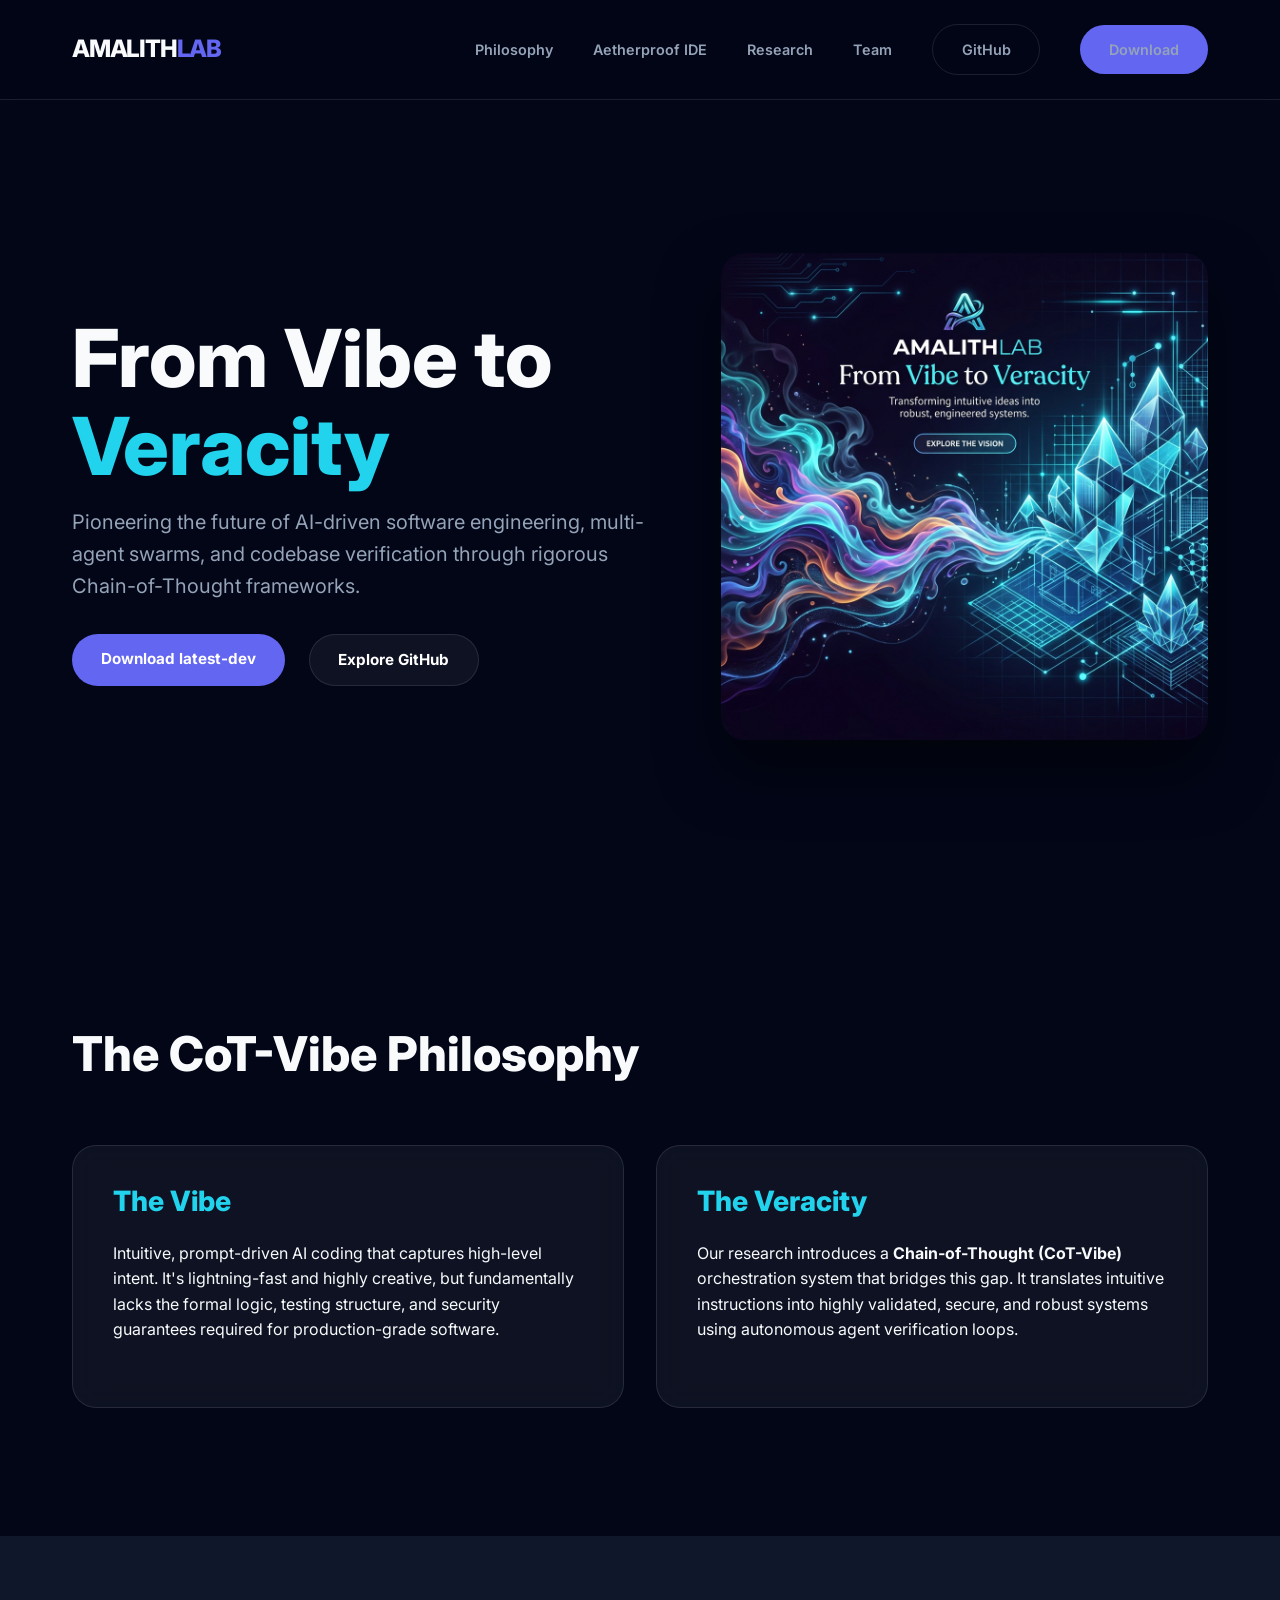
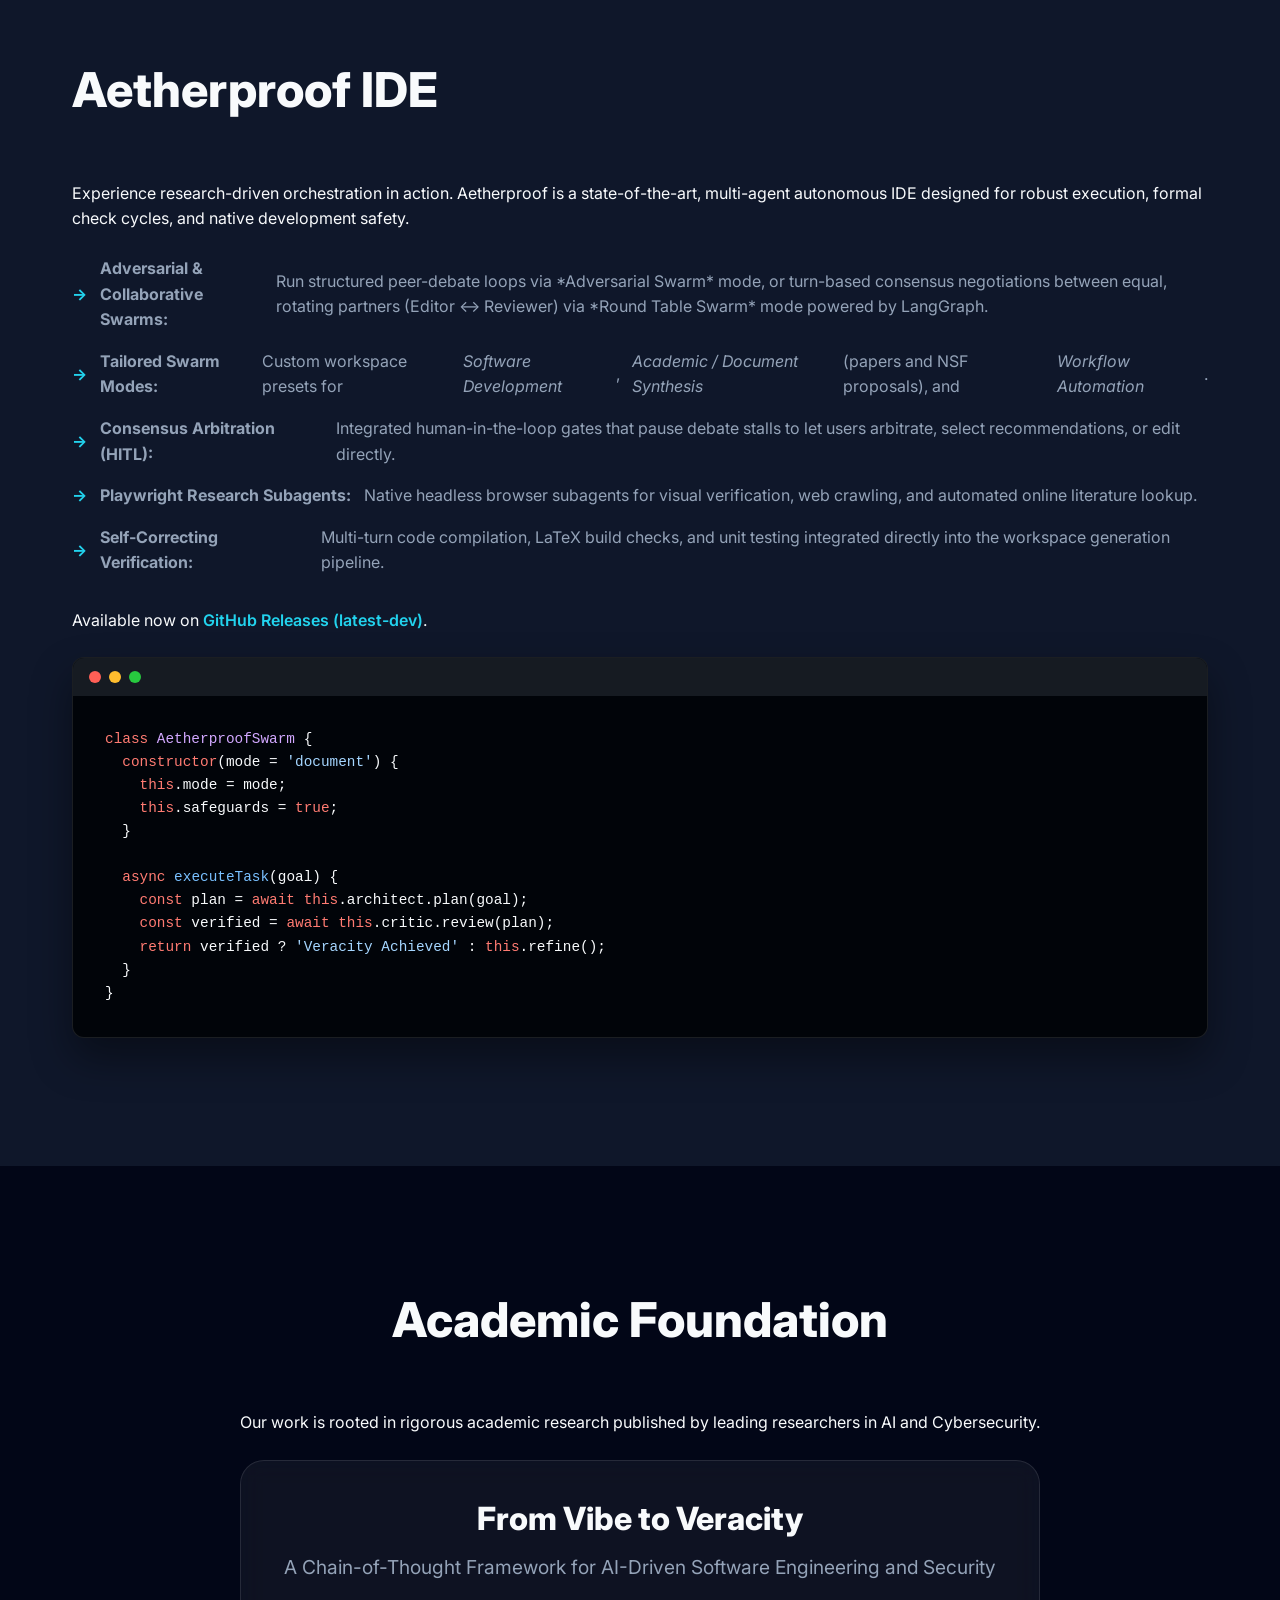
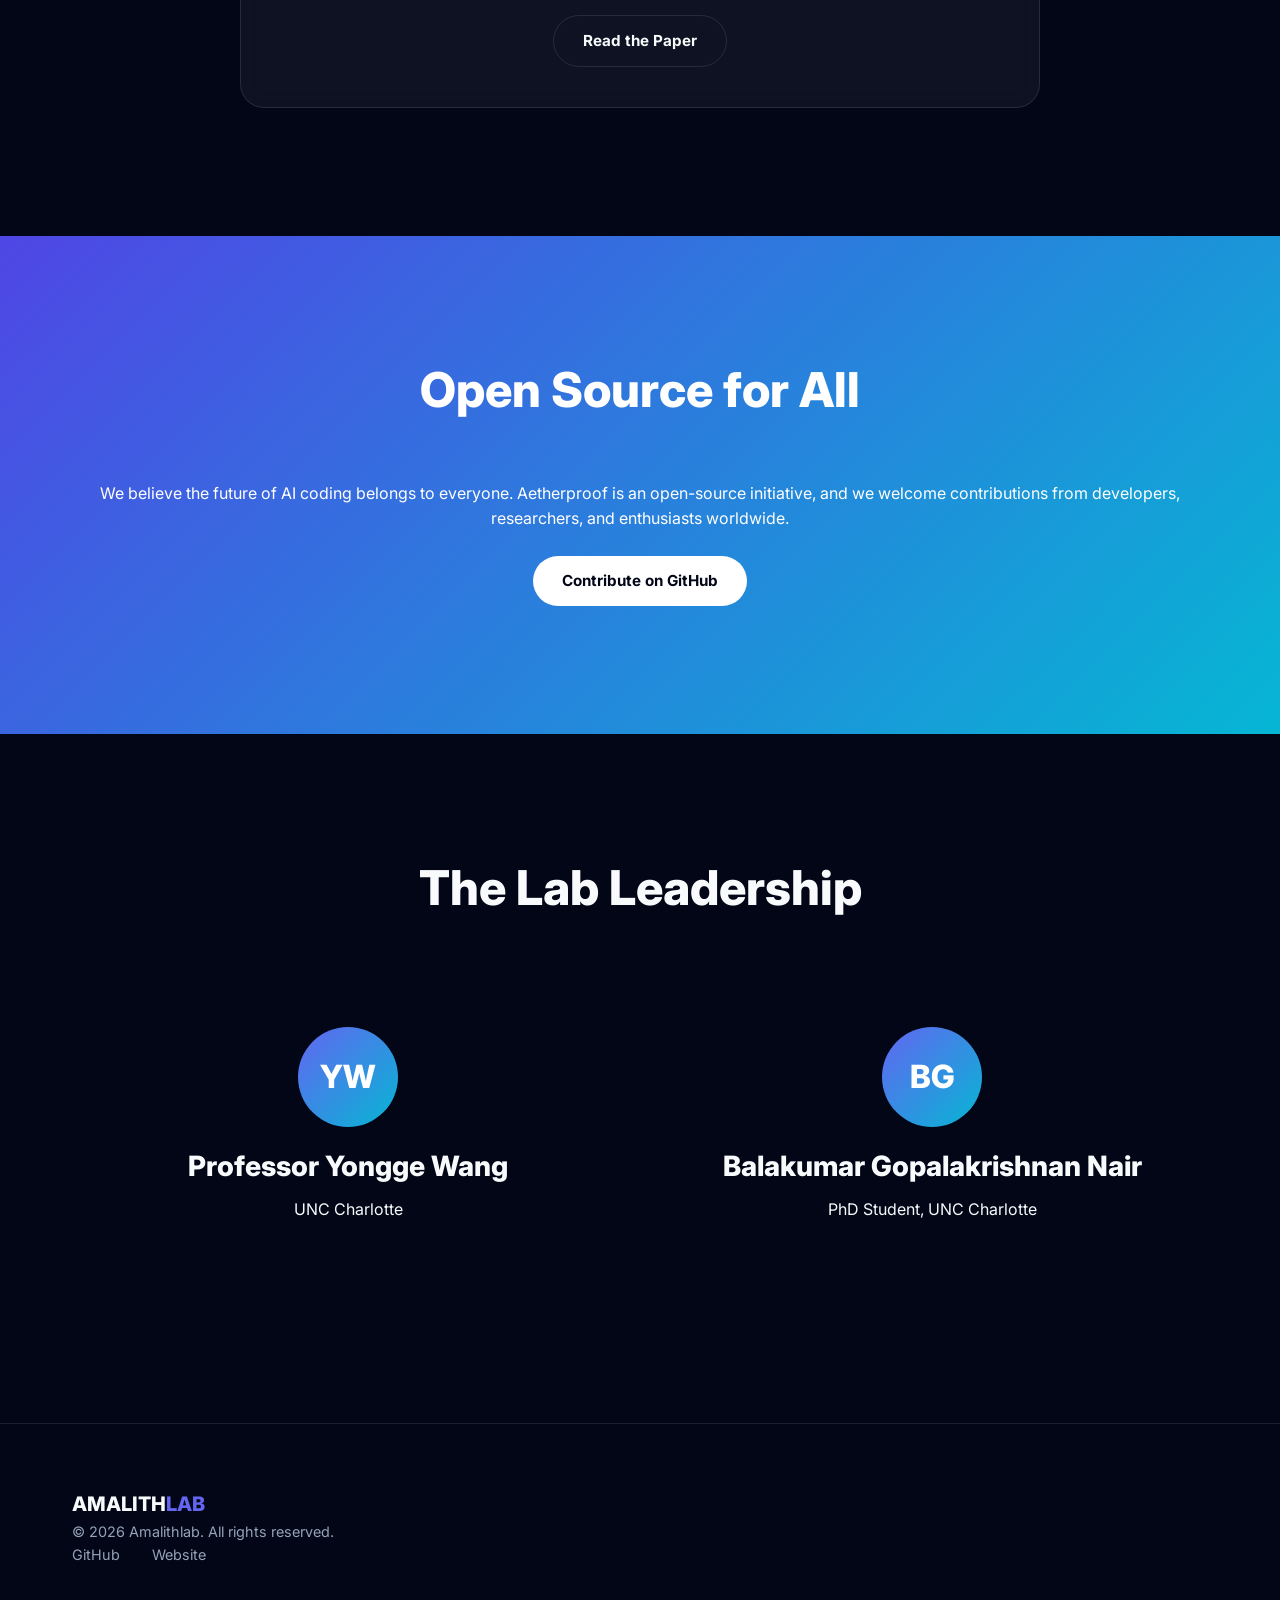
==== commit 57448129: "Update Round Table features to reflect equal rotating partners" ====
--- a/index.html
+++ b/index.html
@@ -64,7 +64,7 @@
                     <h2 class="section-title">Aetherproof IDE</h2>
                     <p>Experience research-driven orchestration in action. Aetherproof is a state-of-the-art, multi-agent autonomous IDE designed for robust execution, formal check cycles, and native development safety.</p>
                      <ul class="feature-list">
-                         <li><strong>Adversarial & Collaborative Swarms:</strong> Run structured peer-debate loops via *Adversarial Swarm* mode or turn-based consensus negotiations via *Round Table Swarm* mode powered by LangGraph.</li>
+                         <li><strong>Adversarial & Collaborative Swarms:</strong> Run structured peer-debate loops via *Adversarial Swarm* mode, or turn-based consensus negotiations between equal, rotating partners (Editor ↔ Reviewer) via *Round Table Swarm* mode powered by LangGraph.</li>
                          <li><strong>Tailored Swarm Modes:</strong> Custom workspace presets for <em>Software Development</em>, <em>Academic / Document Synthesis</em> (papers and NSF proposals), and <em>Workflow Automation</em>.</li>
                          <li><strong>Consensus Arbitration (HITL):</strong> Integrated human-in-the-loop gates that pause debate stalls to let users arbitrate, select recommendations, or edit directly.</li>
                          <li><strong>Playwright Research Subagents:</strong> Native headless browser subagents for visual verification, web crawling, and automated online literature lookup.</li>
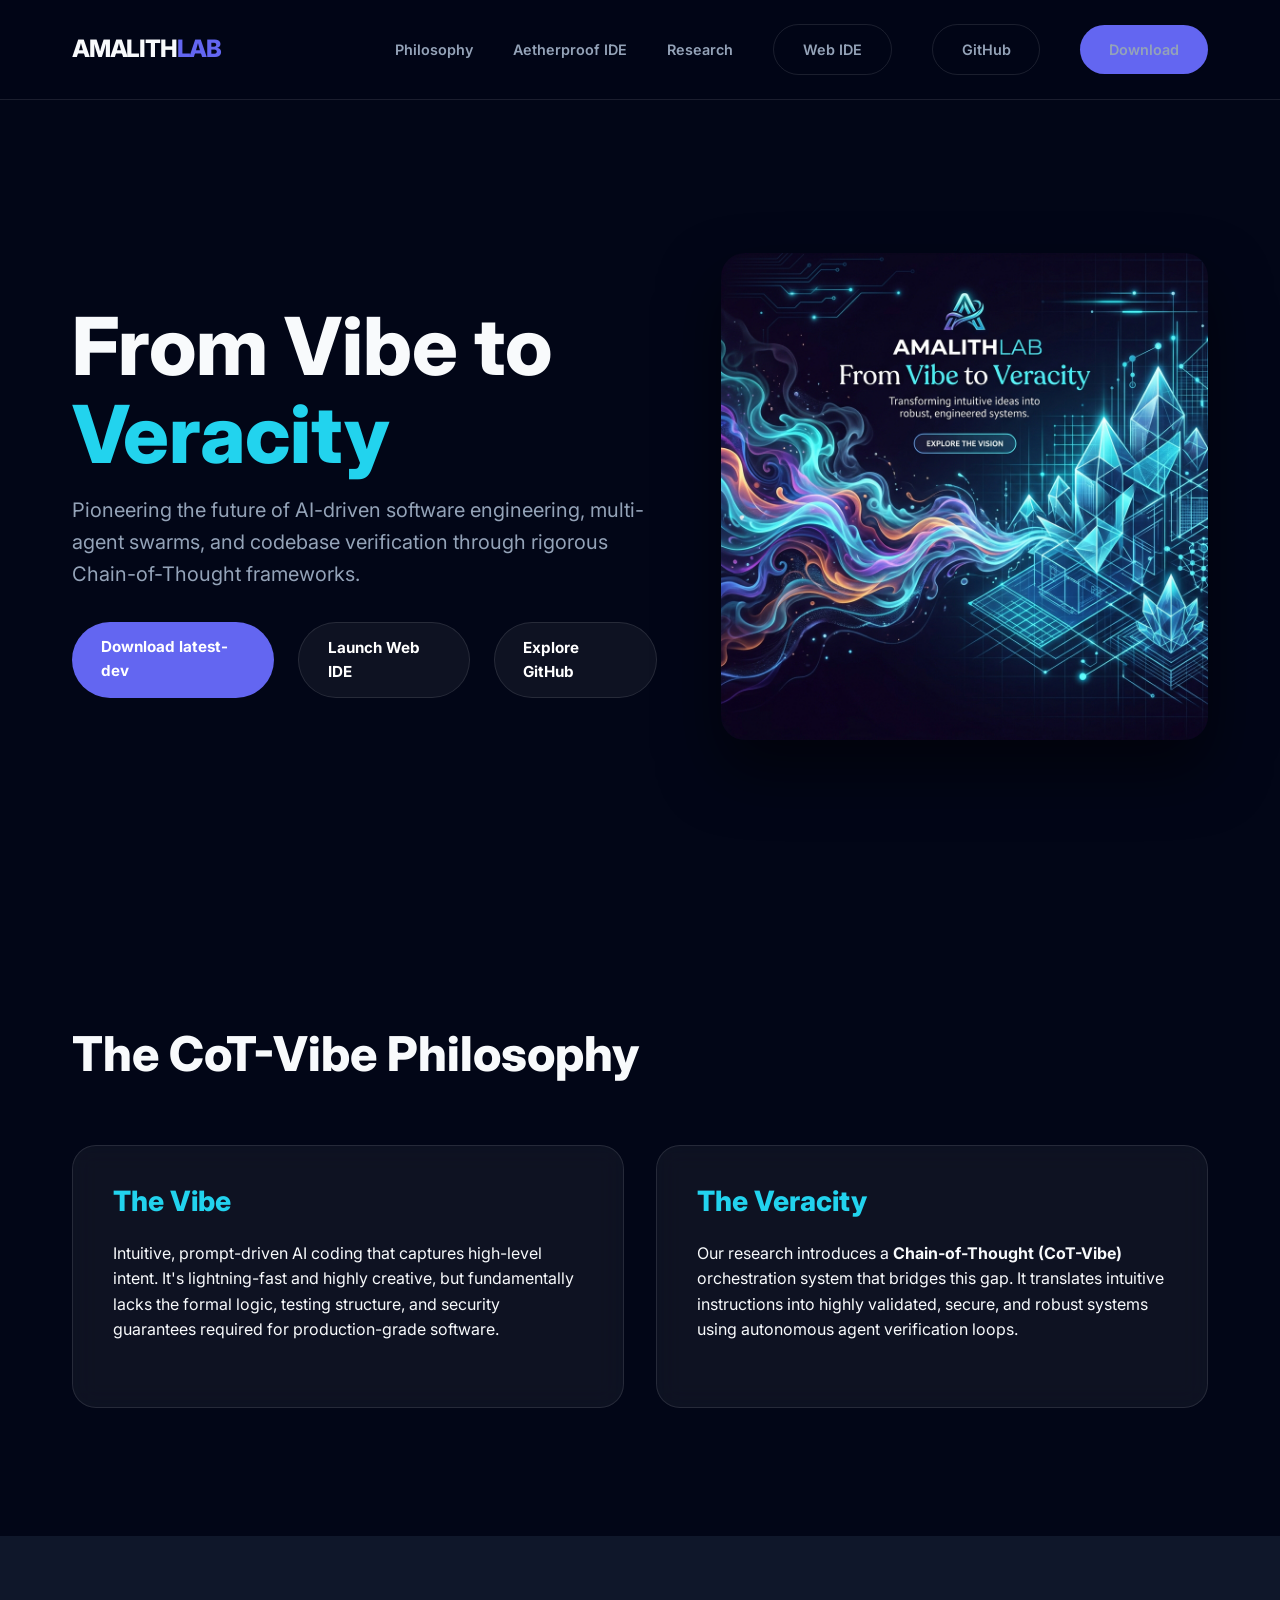
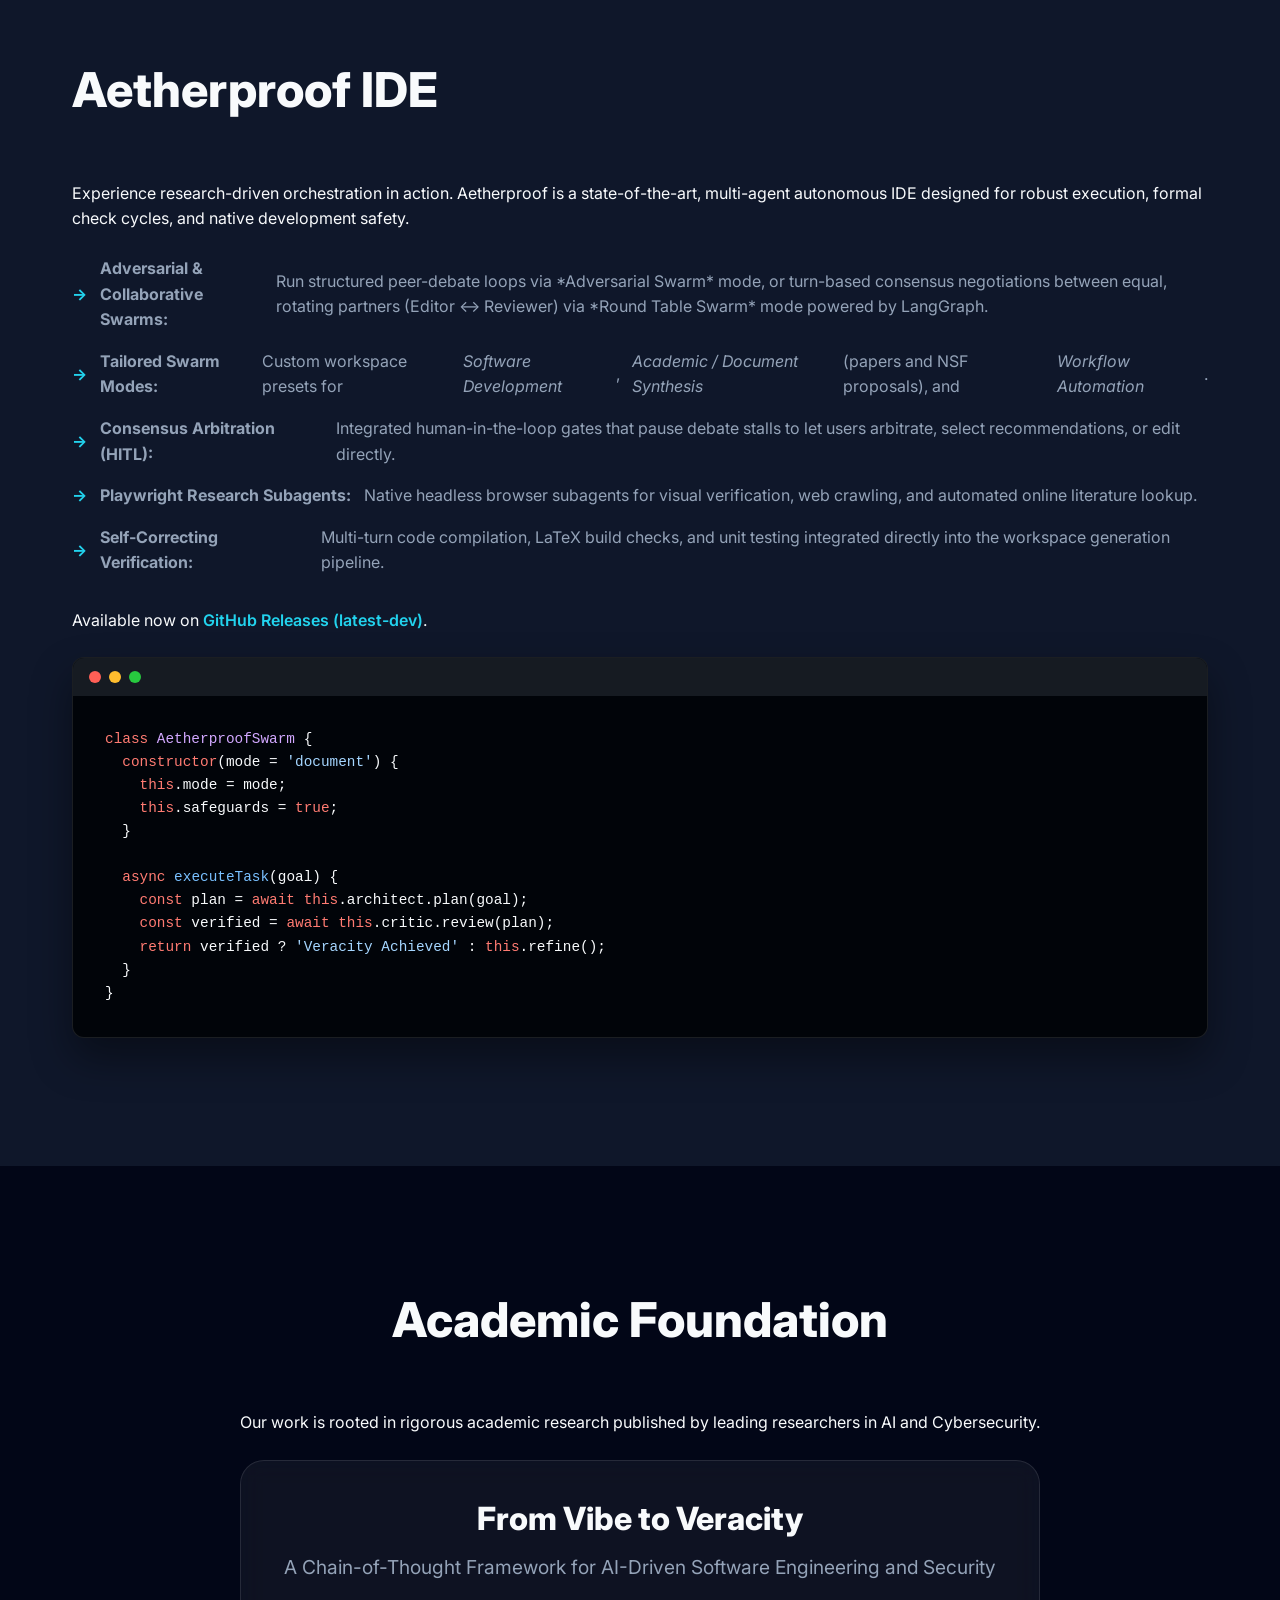
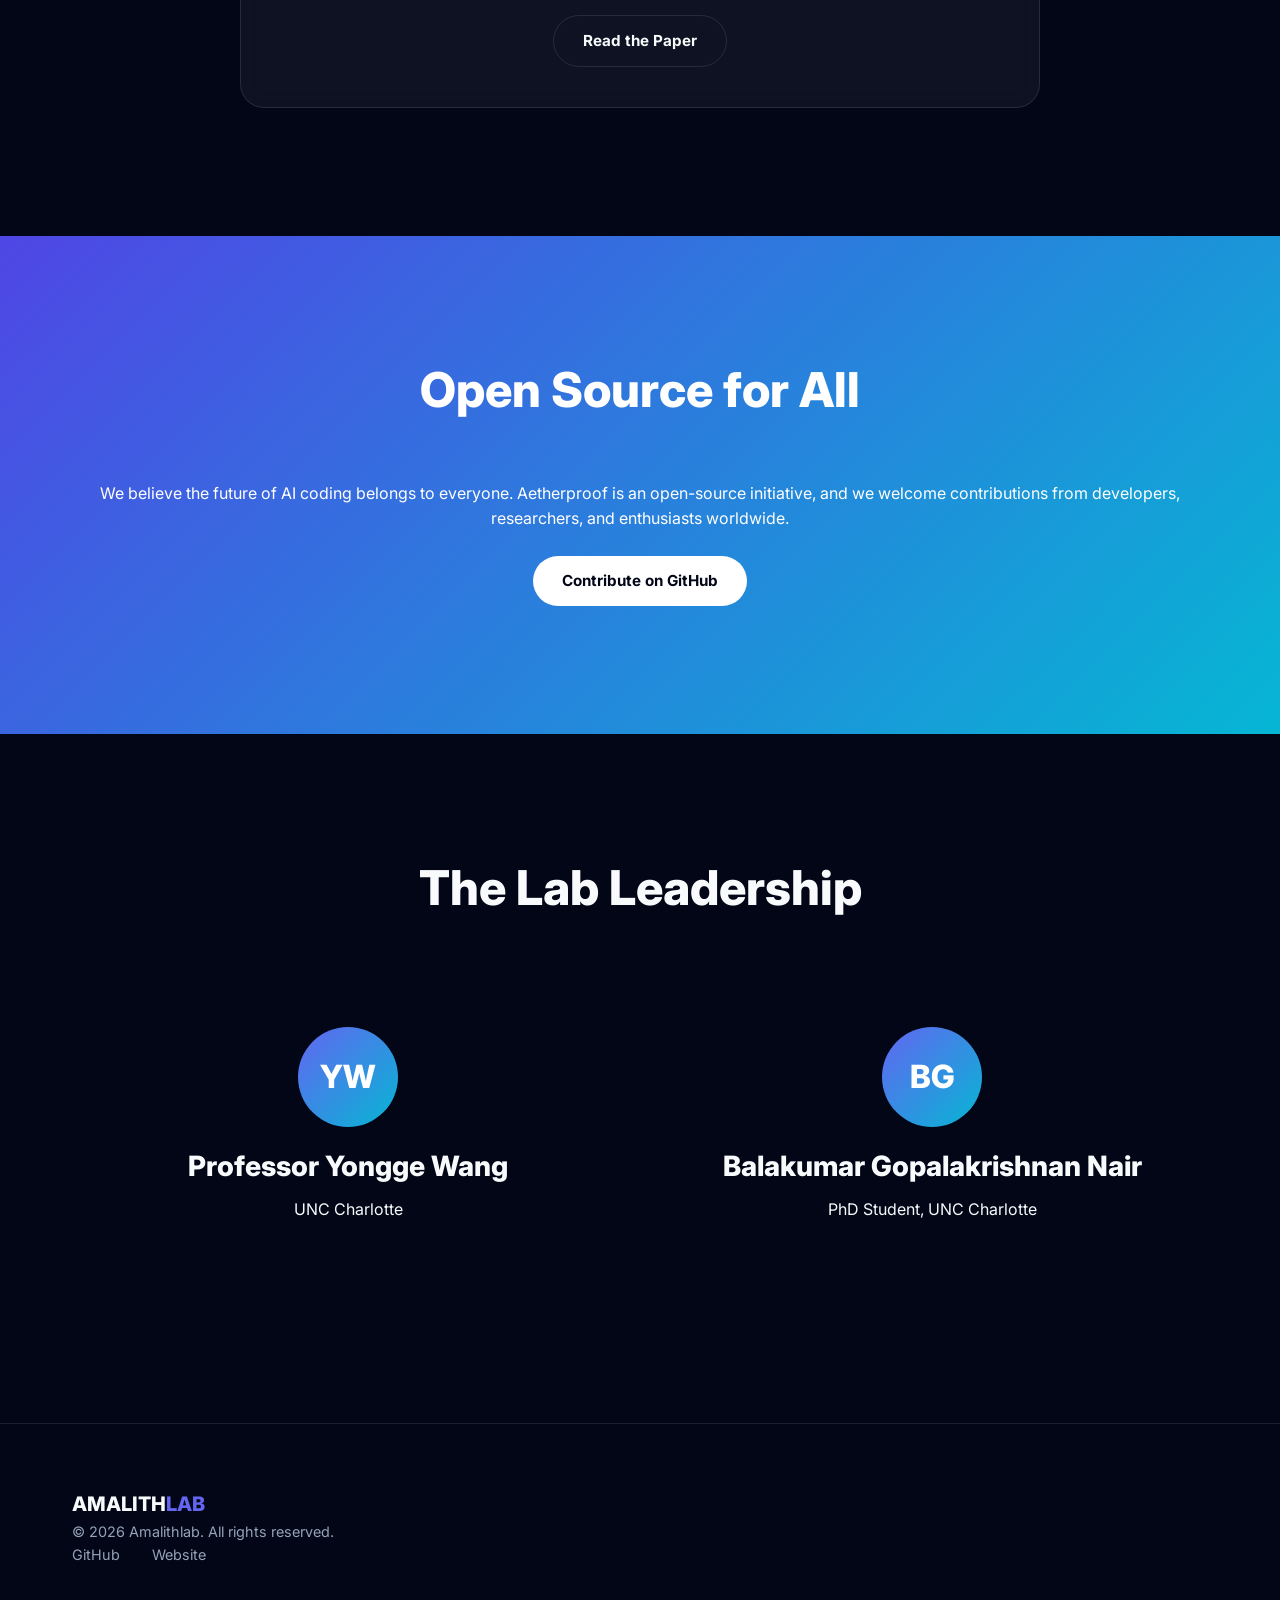
==== commit cb6f32da: "Deploy Web IDE framework and custom configuration dashboard" ====
--- a/index.html
+++ b/index.html
@@ -18,7 +18,7 @@
                 <li><a href="#philosophy">Philosophy</a></li>
                 <li><a href="#ide">Aetherproof IDE</a></li>
                 <li><a href="#research">Research</a></li>
-                <li><a href="#team">Team</a></li>
+                <li><a href="ide/index.html" class="btn btn-outline">Web IDE</a></li>
                 <li><a href="https://github.com/amalithlab/aetherproof" class="btn btn-outline">GitHub</a></li>
                 <li><a href="https://github.com/amalithlab/aetherproof/releases/tag/latest-dev" class="btn btn-primary">Download</a></li>
             </ul>
@@ -32,6 +32,7 @@
                 <p class="subtitle">Pioneering the future of AI-driven software engineering, multi-agent swarms, and codebase verification through rigorous Chain-of-Thought frameworks.</p>
                 <div class="hero-cta">
                     <a href="https://github.com/amalithlab/aetherproof/releases/tag/latest-dev" class="btn btn-primary">Download latest-dev</a>
+                    <a href="ide/index.html" class="btn btn-secondary">Launch Web IDE</a>
                     <a href="https://github.com/amalithlab/aetherproof" class="btn btn-secondary">Explore GitHub</a>
                 </div>
             </div>
